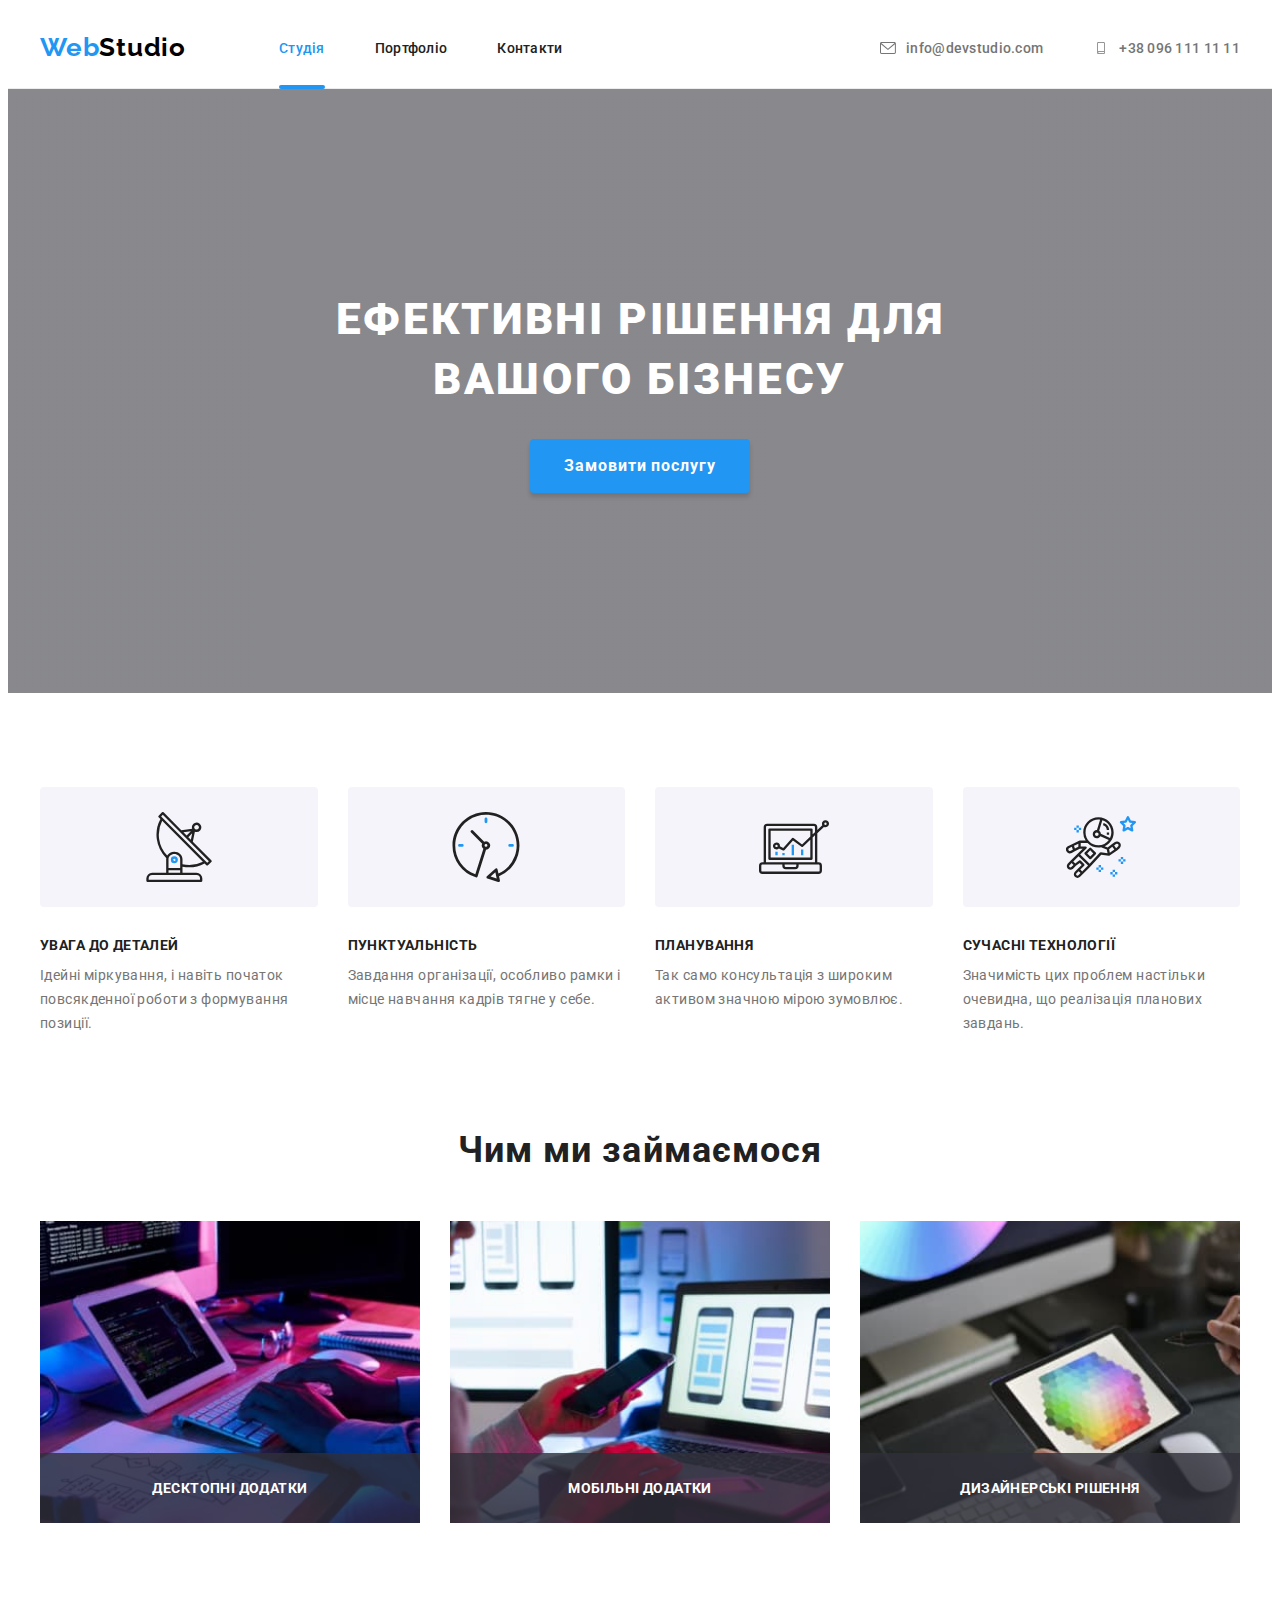
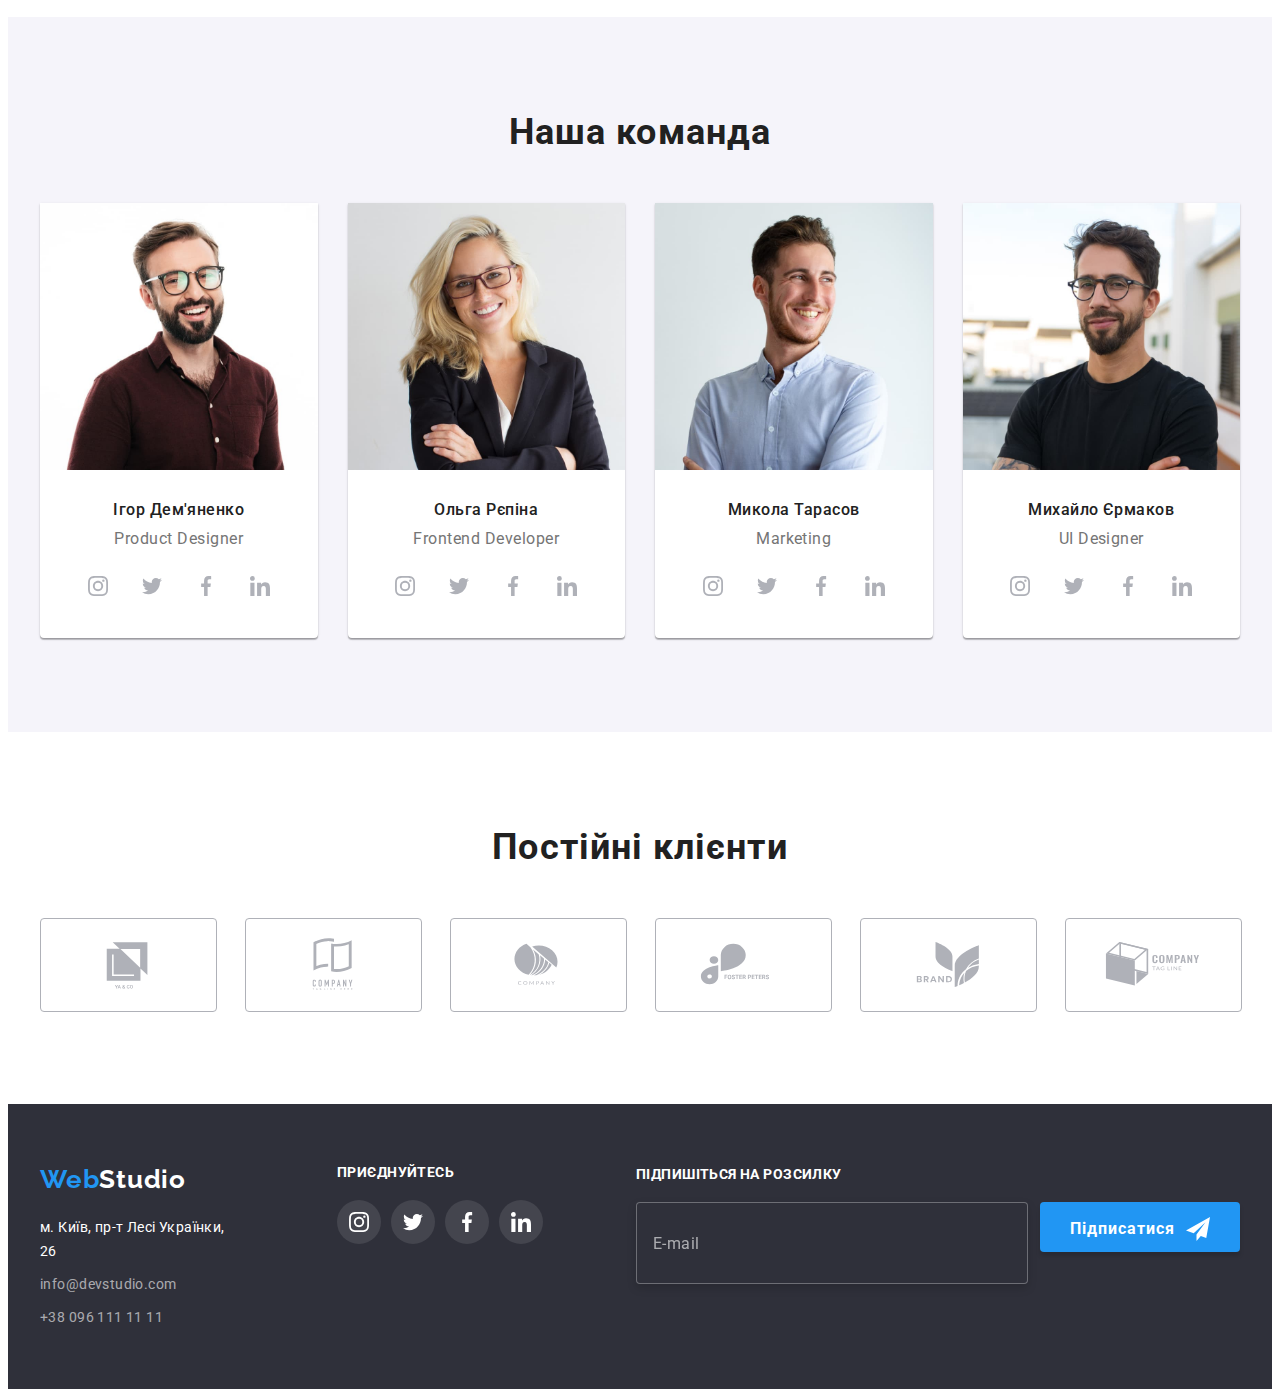
==== index.html @ f4741d81 "ДЗ 8" ====
<!DOCTYPE html>
<html lang="uk">
  <head>
    <meta charset="UTF-8" />
    <meta http-equiv="X-UA-Compatible" content="IE=edge" />
    <meta name="viewport" content="width=device-width, initial-scale=1.0" />
    <title>Студія</title>
    <link rel="preconnect" href="https://fonts.googleapis.com" />
    <link rel="preconnect" href="https://fonts.gstatic.com" crossorigin />
    <link
      href="https://fonts.googleapis.com/css2?family=Raleway:wght@700&family=Roboto:wght@400;500;700;900&display=swap"
      rel="stylesheet"
    />
    <link
      rel="stylesheet"
      href="https://cdnjs.cloudflare.com/ajax/libs/modern-normalize/1.1.0/modern-normalize.min.css"
      integrity="sha512-wpPYUAdjBVSE4KJnH1VR1HeZfpl1ub8YT/NKx4PuQ5NmX2tKuGu6U/JRp5y+Y8XG2tV+wKQpNHVUX03MfMFn9Q=="
      crossorigin="anonymous"
      referrerpolicy="no-referrer"
    />

    <link rel="stylesheet" href="./css/main.min.css" />
  </head>

  <body class="body-content">
    <header class="header">
      <div class="container header__container">
        <nav class="navigation header__navigation">
          <a href="./index.html" lang="en" class="logo link"
            >Web<span class="logo--color-black">Studio</span></a
          >
          <ul class="menu header__menu list">
            <li>
              <a href="./index.html" class="menu__link link current">Студія</a>
            </li>
            <li>
              <a href="./portfolio.html" class="menu__link link">Портфоліо</a>
            </li>
            <li>
              <a href="#" class="menu__link link">Контакти</a>
            </li>
          </ul>
        </nav>
        <ul class="contacts header__contacts list">
          <li class="contacts__item">
            <a href="mailto:info@devstudio.com" class="contacts__mail link">
              <svg
                width="14"
                height="10"
                class="contacts__icon contacts__icon-mail"
              >
                <use href="./images/icons.svg#icon-envelope"></use>
              </svg>
              info@devstudio.com</a
            >
          </li>
          <li class="contacts__item">
            <a href="tel:+380961111111" class="contacts__tel link"
              ><svg
                width="10"
                height="14"
                class="contacts__icon contacts__icon-tel"
              >
                <use href="./images/icons.svg#icon-smartphone"></use></svg
              >+38 096 111 11 11</a
            >
          </li>
        </ul>
        <button type="button" class="menu-open" data-menu-open>
          <svg width="40" height="40">
            <use href="./images/icons.svg#icon-menu-mobile"></use>
          </svg>
        </button>
      </div>
      <div class="mob-menu is-hidden" data-menu>
        <div class="mob-menu__container">
          <button type="button" class="menu-close" data-menu-close> 
            <svg width="40" height="40"> 
              <use href="./images/icons.svg#icon-close-mobile-menu"></use> 
            </svg> 
          </button> 
          <div class="mob-menu-top"> 
            <ul class="mob-menu-list list"> 
              <li class="mob-menu-list__item"> 
                <a class="mob-menu-list__link link cur" href="./index.html" 
                  >Студія</a 
                > 
              </li> 
              <li class="mob-menu-list__item"> 
                <a class="mob-menu-list__link link" href="./portfolio.html" 
                  >Портфоліо</a 
                > 
              </li> 
              <li class="mob-menu-list__item"> 
                <a class="mob-menu-list__link link" href="#">Контакти</a> 
              </li> 
            </ul> 
          </div> 
          <div class="mob-menu-bottom"> 
            <ul class="mob-connect list"> 
              <li class="mob-connect__list"> 
                <a class="mob-connect__tel link" href="tel:+380961111111"> 
                  +38 096 111 11 11</a 
                > 
              </li> 
              <li class="mob-connect__list"> 
                <a 
                  class="mob-connect__mail link" 
                  href="mailto:info@devstudio.com" 
                > 
                  info@devstudio.com</a 
                > 
              </li> 
            </ul> 
            <ul class="mob-soc list"> 
              <li class="mob-soc__list"> 
                <a href="" class="mob-soc__link link">Instagram</a> 
              </li> 
              <li class="mob-soc__list"> 
                <a href="" class="mob-soc__link link">Twitter</a> 
              </li> 
              <li class="mob-soc__list"> 
                <a href="" class="mob-soc__link link">Facebook</a> 
              </li> 
              <li class="mob-soc__list"> 
                <a href="" class="mob-soc__link link">LinkedIn</a> 
              </li> 
            </ul> 
        </div>
      </div>
    </header>

    <main class="main-content">
      <section class="section hero main-content__hero">
        <div class="container wrap">
          <h1 class="hero__title">Ефективні рішення для вашого бізнесу</h1>
          <button type="button" class="hero__btn" data-modal-open>
            Замовити послугу
          </button>
        </div>
      </section>

      <section class="section">
        <div class="container">
          <h2 class="visually-hidden">Наші переваги</h2>
          <ul class="benefits-list benefits__list list">
            <li class="benefits-list__item">
              <div class="benefits-list__wraper">
                <svg class="benefits-list__icon" width="70" height="70">
                  <use href="./images/icons.svg#icon-antenna"></use>
                </svg>
              </div>
              <h3 class="benefits-list__title">Увага до деталей</h3>
              <p class="benefits-list__text">
                Ідейні міркування, і навіть початок повсякденної роботи з
                формування позиції.
              </p>
            </li>
            <li class="benefits-list__item">
              <div class="benefits-list__wraper">
                <svg class="benefits-list__icon" width="70" height="70">
                  <use href="./images/icons.svg#icon-clock"></use>
                </svg>
              </div>
              <h3 class="benefits-list__title">Пунктуальність</h3>
              <p class="benefits-list__text">
                Завдання організації, особливо рамки і місце навчання кадрів
                тягне у себе.
              </p>
            </li>
            <li class="benefits-list__item">
              <div class="benefits-list__wraper">
                <svg class="benefits-list__icon" width="70" height="70">
                  <use href="./images/icons.svg#icon-diagram"></use>
                </svg>
              </div>
              <h3 class="benefits-list__title">Планування</h3>
              <p class="benefits-list__text">
                Так само консультація з широким активом значною мірою зумовлює.
              </p>
            </li>
            <li class="benefits-list__item">
              <div class="benefits-list__wraper">
                <svg class="benefits-list__icon" width="70" height="70">
                  <use href="./images/icons.svg#icon-astronaut"></use>
                </svg>
              </div>
              <h3 class="benefits-list__title">Сучасні технології</h3>
              <p class="benefits-list__text">
                Значимість цих проблем настільки очевидна, що реалізація
                планових завдань.
              </p>
            </li>
          </ul>
        </div>
      </section>

      <section class="section what-do-we-do">
        <div class="container">
          <h2 class="what-do-we-do__title">Чим ми займаємося</h2>
          <ul class="wdwd what-do-we-do__list list">
            <li class="wdwd__item">
              <div class="wdwd-thumb wdwd__thumb">
                <img
                  srcset="
                    ./images/what-do-we-do-1.jpg         1x,
                    ./images/what-do-we-do-1-desk-2x.jpg 2x
                  "
                  src="./images/what-do-we-do-1.jpg"
                  alt="людина працює за комп'ютером"
                  width="370"
                  height="294"
                />
                <p class="wdwd-thumb__text">Десктопні додатки</p>
              </div>
            </li>
            <li class="wdwd__item">
              <div class="wdwd-thumb wdwd__thumb">
                <img
                  srcset="
                    ./images/what-do-we-do-2.jpg         1x,
                    ./images/what-do-we-do-2-desk-2x.jpg 2x
                  "
                  src="./images/what-do-we-do-2.jpg"
                  alt="дівчина працює з телефоном та ноутбуком"
                  width="370"
                  height="294"
                />
                <p class="wdwd-thumb__text">Мобільні додатки</p>
              </div>
            </li>
            <li class="wdwd__item">
              <div class="wdwd-thumb wdwd__thumb">
                <img
                  srcset="
                    ./images/what-do-we-do-3.jpg         1x,
                    ./images/what-do-we-do-3-desk-2x.jpg 2x
                  "
                  src="./images/what-do-we-do-3.jpg"
                  alt="людина працює зі стілусом з палітрою на планшеті"
                  width="370"
                  height="294"
                />
                <p class="wdwd-thumb__text">Дизайнерські рішення</p>
              </div>
            </li>
          </ul>
        </div>
      </section>

      <section class="section team">
        <div class="container">
          <h2 class="team__title">Наша команда</h2>
          <ul class="team-list team__list list">
            <li class="team-list__item">
              <picture>
                <source
                  srcset="
                    ./images/our-team-1-desk-1x.jpg 1x,
                    ./images/our-team-1-desk-2x.jpg 2x
                  "
                  media="(min-width: 1200px)"
                />

                <source
                  srcset="
                    ./images/our-team-1-tabl-1x.jpg 1x,
                    ./images/our-team-1-tabl-2x.jpg 2x
                  "
                  media="(min-width: 768px)"
                />

                <source
                  srcset="
                    ./images/our-team-1-mob-1x.jpg 1x,
                    ./images/our-team-1-mob-2x.jpg 2x
                  "
                  media="(min-width: 320px)"
                />
                <img
                  src="./images/our-team-1-mob-1x.jpg"
                  alt="1й учасник команди"
                  width="450"
                  height="auto"
                />
              </picture>
              <div class="team-part">
                <h3 class="team-part__name">Ігор Дем'яненко</h3>
                <p lang="en" class="team-part__post">Product Designer</p>
                <ul class="sosials team__sosials list">
                  <li class="sosials__item">
                    <a
                      href="#"
                      target="_blank"
                      rel="noreferrer noopener"
                      class="sosials__link socsials__link--backcol-white link"
                    >
                      <svg
                        class="sosials__icon sosials__icon--fill-grey"
                        width="20"
                        height="20"
                      >
                        <use
                          href="./images/icons.svg#icon-instagram"
                        ></use></svg
                    ></a>
                  </li>
                  <li class="sosials__item">
                    <a
                      href="#"
                      target="_blank"
                      rel="noreferrer noopener"
                      class="sosials__link socsials__link--backcol-white link"
                    >
                      <svg
                        class="sosials__icon sosials__icon--fill-grey"
                        width="20"
                        height="20"
                      >
                        <use href="./images/icons.svg#icon-twitter"></use></svg
                    ></a>
                  </li>
                  <li class="sosials__item">
                    <a
                      href="#"
                      target="_blank"
                      rel="noreferrer noopener"
                      class="sosials__link socsials__link--backcol-white link"
                      ><svg
                        class="sosials__icon sosials__icon--fill-grey"
                        width="20"
                        height="20"
                      >
                        <use href="./images/icons.svg#icon-facebook"></use>
                      </svg>
                    </a>
                  </li>
                  <li class="sosials__item">
                    <a
                      href="#"
                      target="_blank"
                      rel="noreferrer noopener"
                      class="sosials__link socsials__link--backcol-white link"
                    >
                      <svg
                        class="sosials__icon sosials__icon--fill-grey"
                        width="20"
                        height="20"
                      >
                        <use href="./images/icons.svg#icon-linkedin"></use></svg
                    ></a>
                  </li>
                </ul>
              </div>
            </li>
            <li class="team-list__item">
              <picture>
                <source
                  srcset="
                    ./images/our-team-2-desk-1x.jpg 1x,
                    ./images/our-team-2-desk-2x.jpg 2x
                  "
                  media="(min-width: 1200px)"
                />
                <source
                  srcset="
                    ./images/our-team-2-tabl-1x.jpg 1x,
                    ./images/our-team-2-tabl-2x.jpg 2x
                  "
                  media="(min-width: 768px)"
                />
                <source
                  srcset="
                    ./images/our-team-2-mob-1x.jpg 1x,
                    ./images/our-team-2-mob-2x.jpg 2x
                  "
                  media="(min-width: 320px)"
                />
                <img
                  src="./images/our-team-2-mob-1x.jpg"
                  alt="2й учасник команди"
                  width="450"
                  height="auto"
                />
              </picture>
              <div class="team-part">
                <h3 class="team-part__name">Ольга Рєпіна</h3>
                <p lang="en" class="team-part__post">Frontend Developer</p>
                <ul class="sosials team__sosials list">
                  <li class="sosials__item">
                    <a
                      href="#"
                      target="_blank"
                      rel="noreferrer noopener"
                      class="sosials__link socsials__link--backcol-white link"
                    >
                      <svg
                        class="sosials__icon sosials__icon--fill-grey"
                        width="20"
                        height="20"
                      >
                        <use
                          href="./images/icons.svg#icon-instagram"
                        ></use></svg
                    ></a>
                  </li>
                  <li class="sosials__item">
                    <a
                      href="#"
                      target="_blank"
                      rel="noreferrer noopener"
                      class="sosials__link socsials__link--backcol-white link"
                    >
                      <svg
                        class="sosials__icon sosials__icon--fill-grey"
                        width="20"
                        height="20"
                      >
                        <use href="./images/icons.svg#icon-twitter"></use></svg
                    ></a>
                  </li>
                  <li class="sosials__item">
                    <a
                      href="#"
                      target="_blank"
                      rel="noreferrer noopener"
                      class="sosials__link socsials__link--backcol-white link"
                      ><svg
                        class="sosials__icon sosials__icon--fill-grey"
                        width="20"
                        height="20"
                      >
                        <use href="./images/icons.svg#icon-facebook"></use>
                      </svg>
                    </a>
                  </li>
                  <li class="sosials__item">
                    <a
                      href="#"
                      target="_blank"
                      rel="noreferrer noopener"
                      class="sosials__link socsials__link--backcol-white link"
                    >
                      <svg
                        class="sosials__icon sosials__icon--fill-grey"
                        width="20"
                        height="20"
                      >
                        <use href="./images/icons.svg#icon-linkedin"></use></svg
                    ></a>
                  </li>
                </ul>
              </div>
            </li>
            <li class="team-list__item">
              <picture>
                <source
                  srcset="
                    ./images/our-team-3-desk-1x.jpg 1x,
                    ./images/our-team-3-desk-2x.jpg 2x
                  "
                  media="(min-width: 1200px)"
                />

                <source
                  srcset="
                    ./images/our-team-3-tabl-1x.jpg 1x,
                    ./images/our-team-3-tabl-2x.jpg 2x
                  "
                  media="(min-width: 768px)"
                />
                <source
                  srcset="
                    ./images/our-team-3-mob-1x.jpg 1x,
                    ./images/our-team-3-mob-2x.jpg 2x
                  "
                  media="(min-width: 320px)"
                />
                <img
                  src="./images/our-team-3-mob-1x.jpg"
                  alt="3й учасник команди"
                  width="450"
                  height="auto"
                />
              </picture>
              <div class="team-part">
                <h3 class="team-part__name">Микола Тарасов</h3>
                <p lang="en" class="team-part__post">Marketing</p>
                <ul class="sosials team__sosials list">
                  <li class="sosials__item">
                    <a
                      href="#"
                      target="_blank"
                      rel="noreferrer noopener"
                      class="sosials__link socsials__link--backcol-white link"
                    >
                      <svg
                        class="sosials__icon sosials__icon--fill-grey"
                        width="20"
                        height="20"
                      >
                        <use
                          href="./images/icons.svg#icon-instagram"
                        ></use></svg
                    ></a>
                  </li>
                  <li class="sosials__item">
                    <a
                      href="#"
                      target="_blank"
                      rel="noreferrer noopener"
                      class="sosials__link socsials__link--backcol-white link"
                    >
                      <svg
                        class="sosials__icon sosials__icon--fill-grey"
                        width="20"
                        height="20"
                      >
                        <use href="./images/icons.svg#icon-twitter"></use></svg
                    ></a>
                  </li>
                  <li class="sosials__item">
                    <a
                      href="#"
                      target="_blank"
                      rel="noreferrer noopener"
                      class="sosials__link socsials__link--backcol-white link"
                      ><svg
                        class="sosials__icon sosials__icon--fill-grey"
                        width="20"
                        height="20"
                      >
                        <use href="./images/icons.svg#icon-facebook"></use>
                      </svg>
                    </a>
                  </li>
                  <li class="sosials__item">
                    <a
                      href="#"
                      target="_blank"
                      rel="noreferrer noopener"
                      class="sosials__link socsials__link--backcol-white link"
                    >
                      <svg
                        class="sosials__icon sosials__icon--fill-grey"
                        width="20"
                        height="20"
                      >
                        <use href="./images/icons.svg#icon-linkedin"></use></svg
                    ></a>
                  </li>
                </ul>
              </div>
            </li>
            <li class="team-list__item">
              <picture>
                <source
                  srcset="
                    ./images/our-team-4-desk-1x.jpg 1x,
                    ./images/our-team-4-desk-2x.jpg 2x
                  "
                  media="(min-width: 1200px)"
                />
                <source
                  srcset="
                    ./images/our-team-4-tabl-1x.jpg 1x,
                    ./images/our-team-4-tabl-2x.jpg 2x
                  "
                  media="(min-width: 768px)"
                />
                <source
                  srcset="
                    ./images/our-team-4-mob-1x.jpg 1x,
                    ./images/our-team-4-mob-2x.jpg 2x
                  "
                  media="(min-width: 320px)"
                />
                <img
                  src="./images/our-team-4-mob-1x.jpg"
                  alt="4й учасник команди"
                  width="450"
                  height="auto"
                />
              </picture>
              <div class="team-part">
                <h3 class="team-part__name">Михайло Єрмаков</h3>
                <p lang="en" class="team-part__post">UI Designer</p>
                <ul class="sosials team__sosials list">
                  <li class="sosials__item">
                    <a
                      href="#"
                      target="_blank"
                      rel="noreferrer noopener"
                      class="sosials__link socsials__link--backcol-white link"
                    >
                      <svg
                        class="sosials__icon sosials__icon--fill-grey"
                        width="20"
                        height="20"
                      >
                        <use
                          href="./images/icons.svg#icon-instagram"
                        ></use></svg
                    ></a>
                  </li>
                  <li class="sosials__item">
                    <a
                      href="#"
                      target="_blank"
                      rel="noreferrer noopener"
                      class="sosials__link socsials__link--backcol-white link"
                    >
                      <svg
                        class="sosials__icon sosials__icon--fill-grey"
                        width="20"
                        height="20"
                      >
                        <use href="./images/icons.svg#icon-twitter"></use></svg
                    ></a>
                  </li>
                  <li class="sosials__item">
                    <a
                      href="#"
                      target="_blank"
                      rel="noreferrer noopener"
                      class="sosials__link socsials__link--backcol-white link"
                      ><svg
                        class="sosials__icon sosials__icon--fill-grey"
                        width="20"
                        height="20"
                      >
                        <use href="./images/icons.svg#icon-facebook"></use>
                      </svg>
                    </a>
                  </li>
                  <li class="sosials__item">
                    <a
                      href="#"
                      target="_blank"
                      rel="noreferrer noopener"
                      class="sosials__link socsials__link--backcol-white link"
                    >
                      <svg
                        class="sosials__icon sosials__icon--fill-grey"
                        width="20"
                        height="20"
                      >
                        <use href="./images/icons.svg#icon-linkedin"></use></svg
                    ></a>
                  </li>
                </ul>
              </div>
            </li>
          </ul>
        </div>
      </section>

      <section class="section">
        <div class="container">
          <h2 class="regular-customers-h2">Постійні клієнти</h2>
          <ul class="regular-customers-list list">
            <li class="regular-customers-item">
              <a href="#" class="regular-customers-link link">
                <svg class="regular-customers-icon" width="106" height="60">
                  <use href="./images/icons.svg#icon-client-1"></use>
                </svg>
              </a>
            </li>
            <li class="regular-customers-item">
              <a href="#" class="regular-customers-link link"
                ><svg class="regular-customers-icon" width="106" height="60">
                  <use href="./images/icons.svg#icon-client-2"></use></svg
              ></a>
            </li>
            <li class="regular-customers-item">
              <a href="#" class="regular-customers-link link"
                ><svg class="regular-customers-icon" width="106" height="60">
                  <use href="./images/icons.svg#icon-client-3"></use></svg
              ></a>
            </li>
            <li class="regular-customers-item">
              <a href="#" class="regular-customers-link link"
                ><svg class="regular-customers-icon" width="106" height="60">
                  <use href="./images/icons.svg#icon-client-4"></use></svg
              ></a>
            </li>
            <li class="regular-customers-item">
              <a href="#" class="regular-customers-link link"
                ><svg class="regular-customers-icon" width="106" height="60">
                  <use href="./images/icons.svg#icon-client-5"></use></svg
              ></a>
            </li>
            <li class="regular-customers-item">
              <a href="#" class="regular-customers-link link"
                ><svg class="regular-customers-icon" width="106" height="60">
                  <use href="./images/icons.svg#icon-client-6"></use></svg
              ></a>
            </li>
          </ul>
        </div>
      </section>
    </main>

    <footer class="footer-box">
      <div class="container footer-container">
        <div class="tablet-wrap">
          <div class="footer-block-right">
            <a href="./index.html" lang="en" class="logo link"
              >Web<span class="logo--color-white">Studio</span></a
            >
            <address class="address-box">
              <ul class="list">
                <li class="footer-li">
                  <a
                    href="https://goo.su/wi44I"
                    class="link adress-inf address-accent"
                    target="_blank"
                    rel="nooperer noreferrer nofollow"
                    >м. Київ, пр-т Лесі Українки, 26
                  </a>
                </li>
                <li class="footer-li">
                  <a href="mailto:info@devstudio.com" class="link adress-inf"
                    >info@devstudio.com</a
                  >
                </li>
                <li class="footer-li">
                  <a href="tel:+380961111111" class="link adress-inf"
                    >+38 096 111 11 11</a
                  >
                </li>
              </ul>
            </address>
          </div>
  
          <div class="footer-block-left">
            <h2 class="footer-bl-l-h2">приєднуйтесь</h2>
            <ul class="sosials team__sosials list">
              <li class="sosials__item">
                <a
                  href="#"
                  target="_blank"
                  rel="noreferrer noopener"
                  class="sosials__link sosials__link--backcol-grey link"
                >
                  <svg class="sosials__icon sosials__icon--fill-white" width="20" height="20">
                    <use
                      href="./images/icons.svg#icon-instagram"
                    ></use></svg
                ></a>
              </li>
              <li class="sosials__item">
                <a
                  href="#"
                  target="_blank"
                  rel="noreferrer noopener"
                  class="sosials__link sosials__link--backcol-grey link"
                >
                  <svg class="sosials__icon sosials__icon--fill-white" width="20" height="20">
                    <use href="./images/icons.svg#icon-twitter"></use></svg
                ></a>
              </li>
              <li class="sosials__item">
                <a
                  href="#"
                  target="_blank"
                  rel="noreferrer noopener"
                  class="sosials__link sosials__link--backcol-grey link"
                  ><svg class="sosials__icon sosials__icon--fill-white" width="20" height="20">
                    <use href="./images/icons.svg#icon-facebook"></use>
                  </svg>
                </a>
              </li>
              <li class="sosials__item">
                <a
                  href="#"
                  target="_blank"
                  rel="noreferrer noopener"
                  class="sosials__link sosials__link--backcol-grey link"
                >
                  <svg class="sosials__icon sosials__icon--fill-white" width="20" height="20">
                    <use href="./images/icons.svg#icon-linkedin"></use></svg
                ></a>
              </li>
            </ul>
          </div>
        </div>

        <div class="footer-input-div">
          <p class="footer-preinput-title">Підпишіться на розсилку</p>
          <form class="footer-input-form">
            <label for="user-footer-email" class="footer-input-name"></label>
            <div class="footer-input-container">
              <input
                type="email"
                name="user-footer-email"
                id="user-footer-email"
                class="footer-input"
                placeholder="E-mail"
                required
              />
              <button type="submit" class="footer-input-btn">
                <span class="footer-input-btn-text">Підписатися</span
                ><svg class="footer-input-icon" width="24" height="24">
                  <use href="./images/icons.svg#icon-send"></use>
                </svg>
              </button>
            </div>
          </form>
        </div>
      </div>
    </footer>

    <div class="backdrop is-hidden" data-modal>
      <div class="modal">
        <button type="button" class="modal-close" data-modal-close>
          <svg class="modal-close-icon" width="18" height="18">
            <use href="./images/icons.svg#icon-close"></use>
          </svg>
        </button>

        <p class="modal-title">Залиште свої дані, ми вам передзвонимо</p>
        <form class="modal-form">
          <label class="modal-input-label">
            <span class="modal-input-name">Ім'я</span>
            <input type="text" name="user-name" class="modal-input" required />
            <svg class="modal-input-icon" width="18" height="18">
              <use href="./images/icons.svg#icon-person-black"></use>
            </svg>
          </label>

          <label class="modal-input-label">
            <span class="modal-input-name">Телефон</span>
            <input type="tel" name="user-tel" class="modal-input" required />
            <svg class="modal-input-icon" width="18" height="18">
              <use href="./images/icons.svg#icon-phone-black"></use>
            </svg>
          </label>

          <label class="modal-input-label">
            <span class="modal-input-name">Пошта</span>
            <input
              type="email"
              name="user-email"
              class="modal-input"
              required
            />
            <svg class="modal-input-icon" width="18" height="18">
              <use href="./images/icons.svg#icon-email-black"></use>
            </svg>
          </label>

          <label class="modal-textarea-label">
            <span class="modal-input-name">Коментар</span>
            <textarea
              name="user-comment"
              cols="30"
              rows="5"
              class="modal-textarea"
              placeholder="Введіть текст"
            ></textarea>
          </label>

          <label class="modal-checkbox-container">
            <input
              type="checkbox"
              name="user-agreement"
              value="check"
              class="checkbox-input visually-hidden"
            />
            <span class="checkbox-icon-container"
              ><svg class="modal-check-icon" width="16" height="15">
                <use href="./images/icons.svg#icon-check"></use>
              </svg>
            </span>
            <span class="modal-checkbox-text"
              >Погоджуюся з розсилкою та приймаю</span
            >
            <a href="#" class="modal-checkbox-link">Умови договору</a>
          </label>

          <button type="submit" class="modal-btn">Відправити</button>
        </form>
      </div>
    </div>
    <script src="./js/modal.js"></script>
    <script src="./js/mobile-menu.js"></script>
  </body>
</html>
---- css/main.min.css ----
.header{border-bottom:1px solid var(--color-grey-border)}.header__container{display:flex;justify-content:space-between}.header__navigation{display:flex}.header__menu{display:none}@media screen and (min-width: 768px){.header__menu{display:flex;margin-left:87px;gap:37px}}@media screen and (min-width: 1200px){.header__menu{display:flex;margin-left:93px;gap:50px}}.menu__link{font-weight:500;font-size:14px;line-height:1.1428571429;letter-spacing:.02em;color:var(--color-black-main);display:block;padding-top:32px;padding-bottom:32px;transition:color var(--dur-time-func);position:relative}.menu__link:hover,.menu__link:focus{color:var(--color-blue-main)}.current::after{content:"";position:absolute;left:0;bottom:-1px;display:block;width:100%;height:4px;border-radius:2px;background-color:var(--color-blue-main)}.header__contacts{display:none}@media screen and (min-width: 768px){.header__contacts{display:block;padding:21px 0}}@media screen and (min-width: 1200px){.header__contacts{display:flex;gap:50px;padding:32px 0}}.contacts__mail,.contacts__tel{font-weight:500;font-size:12px;line-height:1.1666666667;letter-spacing:.02em;color:inherit;display:flex;align-items:center;justify-content:flex-start;transition:color var(--dur-time-func)}.contacts__mail:hover,.contacts__mail:focus,.contacts__tel:hover,.contacts__tel:focus{color:var(--color-blue-main)}@media screen and (min-width: 1200px){.contacts__mail,.contacts__tel{font-weight:500;font-size:14px;line-height:1.1428571429;letter-spacing:.02em}}@media screen and (max-width: 1199px){.contacts__mail{margin-bottom:10px}}.contacts__icon{margin-right:10px;fill:currentColor}@media screen and (min-width: 1200px){.contacts__icon-mail{width:16px;height:12px}}@media screen and (min-width: 1200px){.contacts__icon-tel{width:16px;height:12px}}.menu-open{display:block;border-color:rgba(0,0,0,0);background-color:rgba(0,0,0,0);margin-left:auto}@media screen and (min-width: 768px){.menu-open{display:none}}.mob-menu{width:100vw;height:100vh;background-color:var(--color-white-main);box-shadow:0px 4px 8px rgba(0,0,0,.04),0px 2px 4px rgba(0,0,0,.08),0px 1px 3px rgba(0,0,0,.16);top:0;position:fixed;z-index:1;padding:48px 0 48px 40px}.mob-menu>.mob-menu__container{height:100%;display:flex;flex-direction:column;justify-content:space-between;overflow:auto}@media screen and (min-width: 768px){.mob-menu{display:none}}.menu-close{display:block;border-color:rgba(0,0,0,0);background-color:rgba(0,0,0,0);position:absolute;top:10px;right:15px}.mob-menu-list{margin-bottom:20px}.mob-menu-list__item:not(:last-child){margin-bottom:32px}.mob-menu-list__link{font-weight:500;font-size:40px;line-height:1.175;text-align:center;letter-spacing:.02em;color:var(--color-black-main)}.mob-menu-list__link:hover,.mob-menu-list__link:focus{color:var(--color-blue-main)}.mob-menu-list__link.cur{color:var(--color-blue-main)}.mob-connect{margin-bottom:64px}.mob-connect__tel{display:block;font-weight:500;font-size:34px;line-height:1.1764705882;letter-spacing:.02em;color:var(--color-blue-main);margin-bottom:32px}.mob-connect__mail{font-weight:500;font-size:24px;line-height:1.1666666667;letter-spacing:.02em;color:inherit}.mob-soc{display:flex}.mob-soc__link{font-weight:500;font-size:18px;line-height:1.2222222222;letter-spacing:.02em;color:var(--color-blue-main)}.mob-soc__list:not(:first-child){margin-left:20px;position:relative}.mob-soc__list:not(:first-child)::before{position:absolute;content:"";left:-10px;height:22px;width:2px;background-color:rgba(33,33,33,.2)}.logo{font-family:"Raleway",sans-serif;font-weight:700;font-size:24px;line-height:1.1666666667;letter-spacing:.03em;color:var(--color-blue-main);padding:16px 0}@media screen and (min-width: 768px){.logo{padding:26px 0}}@media screen and (min-width: 1200px){.logo{font-weight:700;font-size:26px;line-height:1.1923076923;letter-spacing:.03em;padding:24px 0}}.logo--color-black{color:var(--color-logo-black)}.logo--color-white{color:var(--color-white-main)}.wrap.container{padding:0;max-width:100%}.section.main-content__hero{background-color:var(--color-grey-background-hero);background-image:linear-gradient(rgba(47, 48, 58, 0.4), rgba(47, 48, 58, 0.4)),url(../images/backgrnd-studio-hero-mob-1x.jpg);background-repeat:no-repeat;background-position:center;background-size:cover;text-align:center;padding:118px 60px;margin:0 auto}@media(min-device-pixel-ratio: 2),(-webkit-min-device-pixel-ratio: 2),(min-resolution: 192dpi),(min-resolution: 2dppx){.section.main-content__hero{background-image:linear-gradient(to right, rgba(47, 48, 58, 0.4), rgba(47, 48, 58, 0.4)),url(../images/backgrnd-studio-hero-mob-2x.jpg)}}@media screen and (min-width: 768px){.section.main-content__hero{padding:118px 204px;background-image:linear-gradient(rgba(47, 48, 58, 0.4), rgba(47, 48, 58, 0.4)),url(../images/backgrnd-studio-hero-tabl-1x.jpg)}}@media screen and (min-width: 768px)and (min-device-pixel-ratio: 2),screen and (min-width: 768px)and (-webkit-min-device-pixel-ratio: 2),screen and (min-width: 768px)and (min-resolution: 192dpi),screen and (min-width: 768px)and (min-resolution: 2dppx){.section.main-content__hero{background-image:linear-gradient(to right, rgba(47, 48, 58, 0.4), rgba(47, 48, 58, 0.4)),url(../images/backgrnd-studio-hero-tabl-2x.jpg)}}@media screen and (min-width: 1200px){.section.main-content__hero{padding:200px 0;max-width:1600px;background-image:linear-gradient(rgba(47, 48, 58, 0.4), rgba(47, 48, 58, 0.4)),url(/images/backgrnd-studio-hero.jpg)}}@media screen and (min-width: 1200px)and (min-device-pixel-ratio: 2),screen and (min-width: 1200px)and (-webkit-min-device-pixel-ratio: 2),screen and (min-width: 1200px)and (min-resolution: 192dpi),screen and (min-width: 1200px)and (min-resolution: 2dppx){.section.main-content__hero{background-image:linear-gradient(to right, rgba(47, 48, 58, 0.4), rgba(47, 48, 58, 0.4)),url(../images/backgrnd-studio-hero-desk-2x.jpg)}}.hero__title{font-weight:900;font-size:16px;line-height:1.75;letter-spacing:.06em;text-transform:uppercase;color:var(--color-white-main);margin:0 auto;margin-bottom:30px;max-width:360px}@media screen and (min-width: 480px){.hero__title{font-size:26px;line-height:1.6153846154}}@media screen and (min-width: 1200px){.hero__title{max-width:696px;font-size:44px;line-height:1.3636363636}}.hero__btn{display:inline-block;font-family:inherit;background-color:var(--color-blue-main);box-shadow:0px 4px 4px rgba(0,0,0,.15);border-color:rgba(0,0,0,0);border-radius:4px;color:var(--color-white-main);font-weight:700;font-size:14px;line-height:2.1428571429;text-align:center;letter-spacing:.06em;min-width:200px;padding:10px 24px;transition:background-color var(--dur-time-func)}.hero__btn:hover,.hero__btn:focus{background-color:var(--color-blue-accent)}@media screen and (min-width: 480px){.hero__btn{font-size:16px;line-height:1.875}}@media screen and (min-width: 1200px){.hero__btn{font-size:16px;line-height:1.875;min-width:216px;padding:10px 32px}}.benefits__list{display:flex;flex-wrap:wrap;gap:30px}.benefits-list__item{width:100%}@media screen and (min-width: 768px){.benefits-list__item{width:calc((100% - 30px)/2)}}@media screen and (min-width: 1200px){.benefits-list__item{width:calc((100% - 90px)/4)}}.benefits-list__wraper{width:100%;height:120px;background-color:var(--color-grey-our-team);border-radius:4px;display:flex;align-items:center;justify-content:center;margin-bottom:30px}.benefits-list__title{display:flex;justify-content:center;font-weight:700;font-size:14px;line-height:1.1428571429;letter-spacing:.03em;text-transform:uppercase;color:var(--color-black-main);margin-bottom:10px}@media screen and (min-width: 768px){.benefits-list__title{justify-content:flex-start}}.benefits-list__text{font-size:14px;line-height:1.7142857143;letter-spacing:.03em}.section.what-do-we-do{padding-top:0px;display:none}@media screen and (min-width: 1200px){.section.what-do-we-do{display:block}}.what-do-we-do__title{font-weight:700;font-size:36px;line-height:1.1666666667;text-align:center;letter-spacing:.03em;color:var(--color-black-main);margin-bottom:50px}.what-do-we-do__list{display:flex;gap:30px}.wdwd__item{flex-basis:calc((100% - 60px)/3)}.wdwd__thumb{position:relative;overflow:hidden}.wdwd-thumb__text{position:absolute;display:block;width:100%;bottom:0;left:0;background-color:rgba(47,48,58,.8);padding:27px 0;color:var(--color-white-main);font-weight:700;font-size:14px;line-height:1.1428571429;text-align:center;letter-spacing:.03em;text-transform:uppercase}.team{background-color:var(--color-grey-our-team)}.team__title{font-weight:700;font-size:36px;line-height:1.1666666667;text-align:center;letter-spacing:.03em;color:var(--color-black-main);margin-bottom:30px}@media screen and (min-width: 1200px){.team__title{margin-bottom:50px}}.team__list{display:flex;flex-wrap:wrap;gap:30px}.team-list__item{background:var(--color-white-main);box-shadow:0px 1px 3px rgba(0,0,0,.12),0px 1px 1px rgba(0,0,0,.14),0px 2px 1px rgba(0,0,0,.2);border-radius:0px 0px 4px 4px;width:100%}@media screen and (min-width: 768px){.team-list__item{width:calc((100% - 30px)/2)}}@media screen and (min-width: 1200px){.team-list__item{width:calc((100% - 90px)/4)}}.team-part{padding-top:30px;padding-bottom:30px}.team-part__name{font-weight:500;font-size:16px;line-height:1.1875;text-align:center;letter-spacing:.03em;color:var(--color-black-main);margin-bottom:10px}.team-part__post{font-size:16px;line-height:1.1875;text-align:center;letter-spacing:.03em;color:var(--color-grey-main);margin-bottom:16px}.team__sosials{display:flex;justify-content:center;gap:10px}.sosials__item{width:44px;height:44px}.sosials__link{width:100%;height:100%;border-radius:50%;display:flex;align-items:center;justify-content:center;transition:background-color var(--dur-time-func)}.sosials__link--backcol-white{background-color:var(--color-white-main)}.sosials__link--backcol-grey{background-color:rgba(255,255,255,.1)}.sosials__link:hover,.sosials__link:focus{background-color:var(--color-blue-main)}.sosials__link:hover .sosials__icon,.sosials__link:focus .sosials__icon{fill:var(--color-white-main)}.sosials__icon{transition:fill var(--dur-time-func)}.sosials__icon--fill-grey{fill:var(--color-grey-icons)}.sosials__icon--fill-white{fill:var(--color-white-main)}.regular-customers-h2{font-weight:700;font-size:28px;line-height:1.1785714286;text-align:center;letter-spacing:.03em;color:var(--color-black-main);margin-bottom:30px}@media screen and (min-width: 1200px){.regular-customers-h2{font-size:36px;line-height:1.1666666667;margin-bottom:50px}}.regular-customers-list{display:flex;flex-wrap:wrap;gap:30px}.regular-customers-item{width:calc((100% - 30px)/2);height:92px}@media screen and (min-width: 768px){.regular-customers-item{width:calc((100% - 60px)/3)}}@media screen and (min-width: 1200px){.regular-customers-item{width:calc((100% - 150px)/6)}}.regular-customers-link{width:100%;height:100%;border:1px solid var(--color-grey-icons);border-radius:4px;display:flex;justify-content:center;align-items:center;transition:border-color var(--dur-time-func)}.regular-customers-link:hover,.regular-customers-link:focus,.regular-customers-link:hover .regular-customers-icon,.regular-customers-link:focus .regular-customers-icon{border-color:var(--color-blue-main);fill:var(--color-blue-main)}.regular-customers-icon{fill:var(--color-grey-icons);transition:fill var(--dur-time-func)}.footer-box{background-color:var(--color-background-grey);padding-top:60px;padding-bottom:60px}.footer-container{display:block;text-align:center}@media screen and (min-width: 1200px){.footer-container{display:flex;text-align:start}}.tablet-wrap{display:block;text-align:center}@media screen and (min-width: 768px){.tablet-wrap{display:flex;justify-content:space-around}}@media screen and (min-width: 1200px){.tablet-wrap{display:flex;text-align:start}}.footer-li{margin-bottom:8px}.footer-li:last-child{margin-bottom:0}@media screen and (min-width: 1200px){.footer-li{margin-bottom:9px}.footer-li:last-child{margin-bottom:0}}.address-box{margin-top:20px}.adress-inf{font-size:14px;line-height:1.7142857143;letter-spacing:.03em;color:var(--color-grey-address);display:block;transition:color var(--dur-time-func)}.adress-inf:hover,.adress-inf:focus{color:var(--color-blue-main)}@media screen and (min-width: 1200px){.adress-inf{display:inline-block}}.address-accent{color:var(--color-white-main)}.footer-block-left{margin-top:60px}@media screen and (min-width: 768px){.footer-block-left{margin-top:0}}@media screen and (min-width: 1200px){.footer-block-left{margin-top:0;margin-left:93px}}.footer-bl-l-h2{font-weight:700;font-size:14px;line-height:1.1428571429;letter-spacing:.03em;text-transform:uppercase;color:var(--color-white-main);margin-bottom:20px}.footer-input-div{margin-top:60px}@media screen and (min-width: 1200px){.footer-input-div{margin-top:0;margin-left:93px}}.footer-input-container{display:block;align-items:center}@media screen and (min-width: 768px){.footer-input-container{display:inline-block;align-items:center}}@media screen and (min-width: 1200px){.footer-input-container{display:flex;align-items:stretch}}.footer-preinput-title{font-weight:700;font-size:14px;line-height:1.1428571429;letter-spacing:.03em;text-transform:uppercase;color:var(--color-white-main);margin-bottom:20px;display:inline-block}.footer-input{min-width:100%;height:50px;padding:15px 16px;margin-bottom:20px;font-family:inherit;font-style:normal;font-weight:400;font-size:16px;line-height:1.875;color:var(--color-white-main);border:1px solid;filter:drop-shadow(0px 4px 4px rgba(0, 0, 0, 0.15));border-radius:4px;background-color:var(--color-background-grey);outline:rgba(0,0,0,0);border-color:rgba(255,255,255,.3);transition:border-color var(--dur-time-func)}.footer-input::-moz-placeholder{font-family:inherit;font-style:normal;font-weight:400;font-size:16px;line-height:1.25;letter-spacing:.03em;color:var(--color-grey-address)}.footer-input:-ms-input-placeholder{font-family:inherit;font-style:normal;font-weight:400;font-size:16px;line-height:1.25;letter-spacing:.03em;color:var(--color-grey-address)}.footer-input::placeholder{font-family:inherit;font-style:normal;font-weight:400;font-size:16px;line-height:1.25;letter-spacing:.03em;color:var(--color-grey-address)}.footer-input:focus-within{border-color:var(--color-blue-main)}@media screen and (min-width: 480px){.footer-input{min-width:450px}}@media screen and (min-width: 768px){.footer-input{display:block;align-items:center;justify-content:center}}@media screen and (min-width: 1200px){.footer-input{margin-right:12px;margin-bottom:0;min-width:358px}}.footer-input-btn{min-width:200px;height:50px;font-family:inherit;font-style:normal;font-weight:700;font-size:16px;line-height:1.875;display:inline-block;align-items:center;text-align:center;letter-spacing:.06em;color:var(--color-white-main);background:var(--color-blue-main);box-shadow:0px 4px 4px rgba(0,0,0,.15);border-radius:4px;border-color:rgba(0,0,0,0);position:relative;transition:background-color var(--dur-time-func)}.footer-input-btn:hover,.footer-input-btn:focus{background-color:var(--color-blue-accent)}.footer-input-btn-text{position:absolute;top:10px;left:28px}.footer-input-icon{position:absolute;top:13px;right:28px;fill:var(--color-white-main)}.backdrop{width:100%;height:100%;background-color:var(--grey-back-backdrop);position:fixed;top:0;transition:opacity var(--dur-time-func),visibility var(--dur-time-func)}.backdrop.is-hidden{visibility:hidden;pointer-events:none;opacity:0}.modal{width:95%;min-height:609px;background-color:var(--color-white-main);box-shadow:0px 1px 3px rgba(0,0,0,.12),0px 1px 1px rgba(0,0,0,.14),0px 2px 1px rgba(0,0,0,.2);border-radius:4px;padding:40px;position:absolute;top:50%;left:50%;transform:translate(-50%, -50%) rotateX(0);transition:transform var(--dur-time-func)}@media screen and (min-width: 480px){.modal{width:450px}}@media screen and (min-width: 1200px){.modal{width:528px;min-height:581px}}.backdrop.is-hidden .modal{transform:translate(-50%, -50%) rotateX(100deg)}.modal-close{width:30px;height:30px;background-color:rgba(0,0,0,0);border:1px solid var(--grey-modal-close);border-radius:50%;position:absolute;top:8px;right:8px;display:flex;justify-content:center;align-items:center;fill:var(--color-logo-black);transition:fill var(--dur-time-func)}.modal-close:hover,.modal-close:focus{fill:var(--color-blue-main)}.modal-title{font-weight:700;font-size:16px;line-height:1.25;text-align:center;letter-spacing:.03em;color:var(--color-black-main);margin-bottom:12px}@media screen and (min-width: 480px){.modal-title{font-size:20px;line-height:1.5}}@media screen and (min-width: 1200px){.modal-title{line-height:1.15}}.modal-input-name{font-style:normal;font-weight:400;font-size:12px;line-height:14px;letter-spacing:.01em;color:var(--color-grey-main);margin-bottom:4px;display:inline-block}.modal-input-label{position:relative;margin-bottom:10px;display:block}.modal-input{width:100%;height:40px;border:1px solid;border-color:rgba(33,33,33,.2);border-radius:4px;padding-left:42px;padding-right:12px;box-sizing:border-box;outline:rgba(0,0,0,0);font-weight:400;font-size:14px;letter-spacing:.01em;color:var(--color-black-main);transition:border-color var(--dur-time-func)}.modal-input:focus-within{border-color:var(--color-blue-main)}.modal-input:focus-within+.modal-input-icon{fill:var(--color-blue-main)}.modal-input-icon{display:block;position:absolute;top:50%;left:12px;fill:var(--color-logo-black);transition:fill var(--dur-time-func)}.modal-textarea-label{margin-bottom:20px;display:block}.modal-textarea{width:100%;height:120px;resize:none;border:1px solid;border-color:rgba(33,33,33,.2);border-radius:4px;padding:12px 16px;font-weight:400;font-size:14px;letter-spacing:.01em;color:var(--color-black-main);outline:rgba(0,0,0,0);transition:border-color var(--dur-time-func)}.modal-textarea::-moz-placeholder{font-style:normal;font-weight:400;font-size:12px;line-height:1.1666666667;letter-spacing:.01em;color:var(--grey-modal-textarea-placeholder)}.modal-textarea:-ms-input-placeholder{font-style:normal;font-weight:400;font-size:12px;line-height:1.1666666667;letter-spacing:.01em;color:var(--grey-modal-textarea-placeholder)}.modal-textarea::placeholder{font-style:normal;font-weight:400;font-size:12px;line-height:1.1666666667;letter-spacing:.01em;color:var(--grey-modal-textarea-placeholder)}.modal-textarea:focus-within{border-color:var(--color-blue-main)}.modal-btn{min-width:200px;height:50px;left:700px;top:712px;display:block;margin:0 auto;background:var(--color-blue-main);box-shadow:0px 4px 4px rgba(0,0,0,.15);border-radius:4px;border-color:rgba(0,0,0,0);color:var(--color-white-main);font-family:inherit;font-style:normal;font-weight:700;font-size:16px;line-height:1.875;letter-spacing:.06em;align-items:center;justify-content:center;transition:background-color var(--dur-time-func)}.modal-btn:hover,.modal-btn:focus{background-color:var(--color-blue-accent)}.modal-checkbox-container{margin-bottom:30px;display:flex;align-items:center;justify-content:center}.checkbox-icon-container{margin-right:7px;width:16px;height:15px;position:relative}.modal-check-icon{position:absolute;top:50%;left:50%;border:2px solid;border-color:var(--color-logo-black);border-radius:2px;transform:translate(-50%, -50%);background-color:rgba(0,0,0,0);transition:transform var(--dur-time-func),background-color var(--dur-time-func),border-color var(--dur-time-func)}.checkbox-input:checked+.checkbox-icon-container>.modal-check-icon{background-color:var(--color-blue-main);border-color:rgba(0,0,0,0);cursor:pointer;transform:translate(-50%, -50%)}.modal-checkbox-text{font-weight:400;font-size:10px;line-height:1.2;letter-spacing:.03em;color:var(--color-grey-main);margin-right:8px}@media screen and (min-width: 480px){.modal-checkbox-text{font-size:12px;line-height:1.1666666667;margin-right:5px}}@media screen and (min-width: 1200px){.modal-checkbox-text{font-size:14px;line-height:1.7142857143}}.modal-checkbox-link{font-weight:400;font-size:10px;line-height:1.2;letter-spacing:.03em;color:var(--color-blue-main)}@media screen and (min-width: 480px){.modal-checkbox-link{font-size:12px;line-height:1.1666666667}}@media screen and (min-width: 1200px){.modal-checkbox-link{font-size:14px;line-height:1.7142857143}}.filter-btn-list{display:flex;margin-bottom:50px;gap:8px;justify-content:center}.portfolio-filter-btn{font-family:inherit;font-weight:500;font-size:16px;line-height:1.625;text-align:center;letter-spacing:.03em;color:var(--color-black-main);background-color:var(--color-grey-our-team);border-color:rgba(0,0,0,0);border-radius:4px;padding:6px 23px;transition:color var(--dur-time-func),background-color var(--dur-time-func),box-shadow var(--dur-time-func)}.portfolio-filter-btn:hover,.portfolio-filter-btn:focus{color:var(--color-white-main);background-color:var(--color-blue-main);box-shadow:0px 3px 1px rgba(0,0,0,.1),0px 1px 2px rgba(0,0,0,.08),0px 2px 2px rgba(0,0,0,.12)}.filter-list{display:flex;flex-wrap:wrap;gap:30px}.portfolio-filter-box{flex-basis:calc((100% - 60px)/3)}.portfolio-link{background:var(--color-white-main);display:block;transition:box-shadow var(--dur-time-func)}.portfolio-link:hover,.portfolio-link:focus{box-shadow:0px 1px 1px rgba(0,0,0,.12),0px 4px 4px rgba(0,0,0,.06),1px 4px 6px rgba(0,0,0,.16)}.portfolio-link:hover .portfolio-text-over{transform:translateY(0)}.potfolio-thumb{position:relative;overflow:hidden}.portfolio-text-over{position:absolute;width:100%;height:100%;top:0;left:0;background-color:var(--blue-back-portfolio);color:var(--color-white-main);font-weight:400;font-size:18px;line-height:28px;letter-spacing:.03em;padding:63px 24px;transform:translateY(100%);transition:transform var(--dur-time-func)}.filter-part{padding:20px 24px;border-right:1px solid var(--color-grey-portfolio-border);border-bottom:1px solid var(--color-grey-portfolio-border);border-left:1px solid var(--color-grey-portfolio-border)}.portfolio-filter-h{font-weight:700;font-size:18px;line-height:2;letter-spacing:.06em;color:var(--color-black-main);margin-bottom:4px}.portfolio-filter-p{font-size:16px;line-height:1.875;letter-spacing:.03em;color:var(--color-grey-main)}p,h1,h2,h3,h4,h5,h6{margin:0}ul,ol{margin:0;padding-left:0}button{cursor:pointer}address{font-style:normal}img{display:block;max-width:100%;height:auto;width:100%}.link{text-decoration:none}.list{list-style:none}.container{width:100%;padding-right:15px;padding-left:15px;margin:0 auto}@media screen and (min-width: 480px){.container{max-width:480px}}@media screen and (min-width: 768px){.container{max-width:768px}}@media screen and (min-width: 1200px){.container{max-width:1200px}}.section{padding-top:60px;padding-bottom:60px}@media screen and (min-width: 1200px){.section{padding-top:94px;padding-bottom:94px}}.current{color:var(--color-blue-main)}.visually-hidden{position:absolute;white-space:nowrap;width:1px;height:1px;overflow:hidden;border:0;padding:0;clip:rect(0 0 0 0);-webkit-clip-path:inset(50%);clip-path:inset(50%);margin:-1px}.is-hidden{visibility:hidden;pointer-events:none;opacity:0}:root{--color-logo-black: #000000;--color-blue-main: #2196f3;--color-black-main: #212121;--color-grey-main: #757575;--color-white-main: #ffffff;--color-background-grey: #2f303a;--color-blue-accent: #188ce8;--color-grey-our-team: #f5f4fa;--color-grey-address: rgba(255, 255, 255, 0.6);--color-grey-border: #ececec;--color-grey-portfolio-border: #eeeeee;--color-grey-icons: #afb1b8;--color-grey-background-hero: #c4c4c4;--blue-back-portfolio: rgba(33, 150, 243, 0.9);--grey-back-backdrop: rgba(0, 0, 0, 0.2);--grey-modal-close: rgba(0, 0, 0, 0.1);--grey-modal-textarea-placeholder: rgba(117, 117, 117, 0.5);--dur-time-func: 250ms cubic-bezier(0.4, 0, 0.2, 1)}body{font-family:"Roboto",sans-serif;background-color:var(--color-white-main);color:var(--color-grey-main)}/*# sourceMappingURL=main.min.css.map */
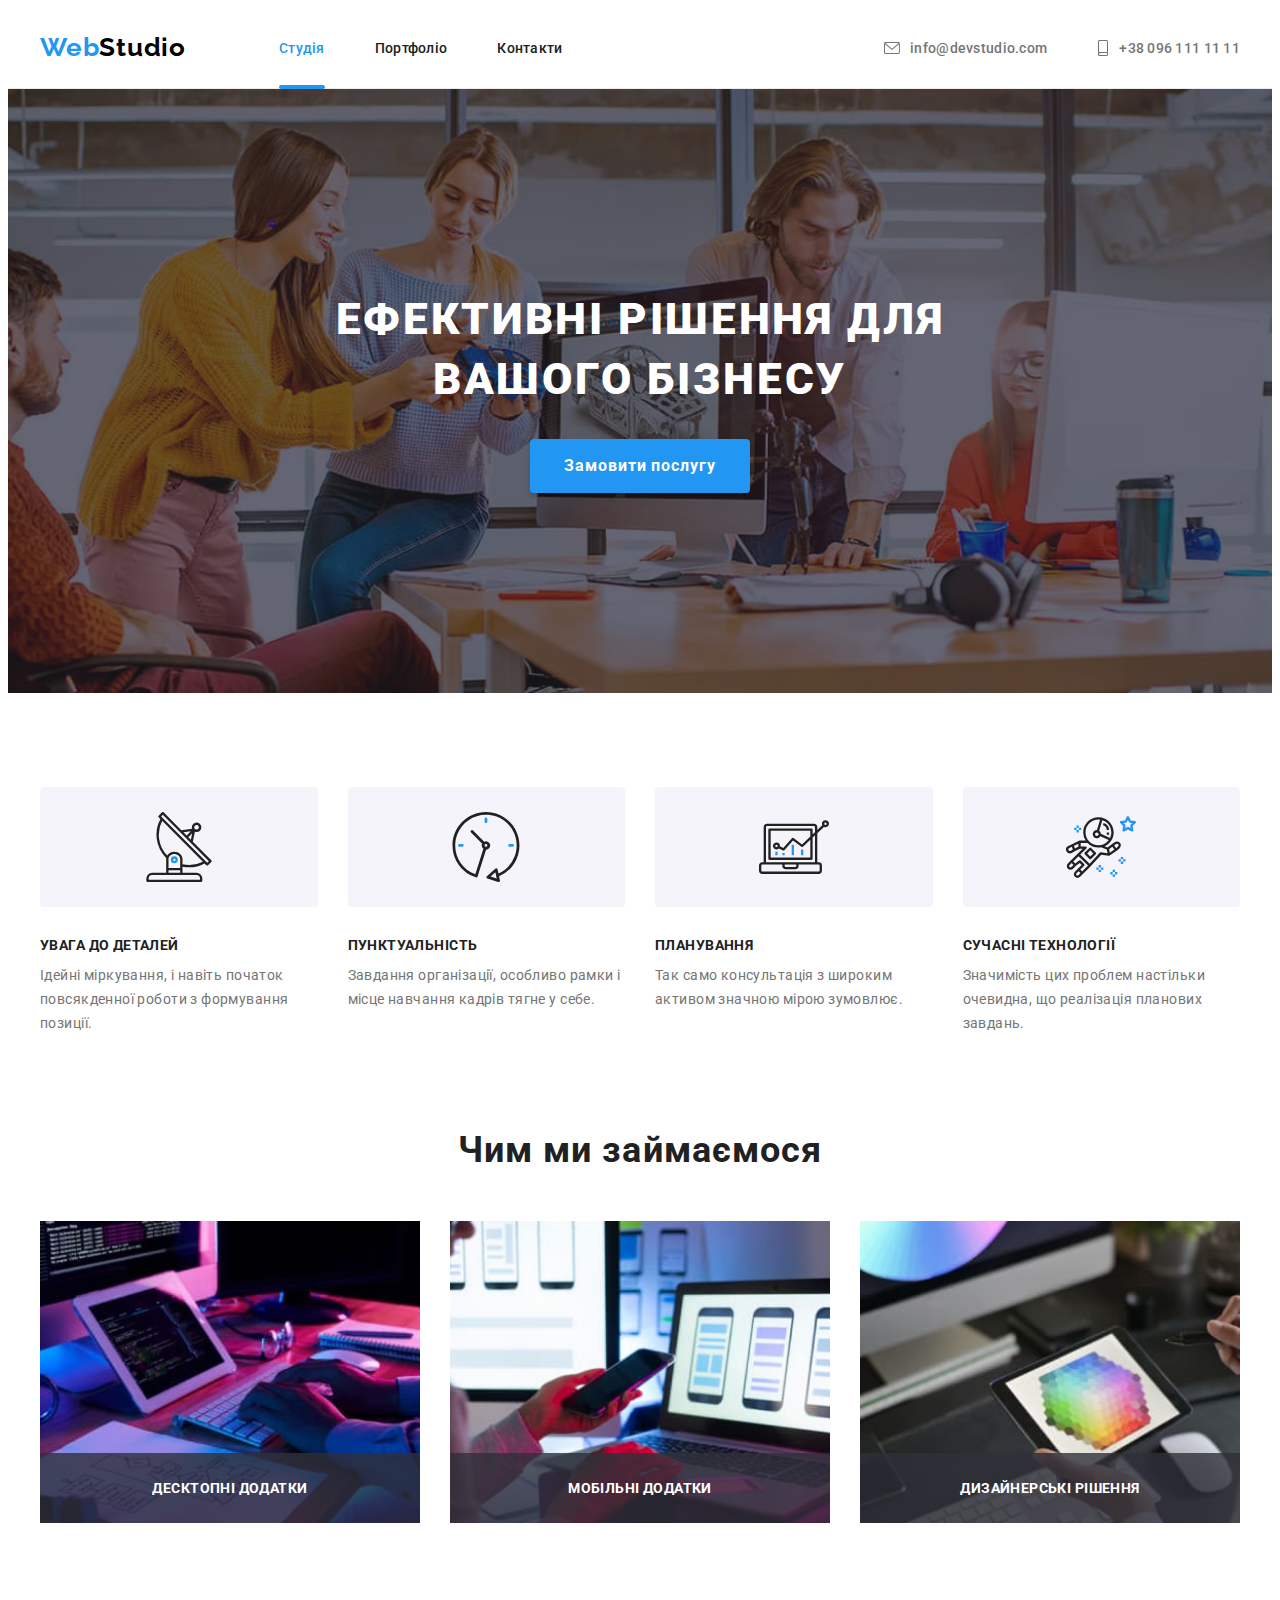
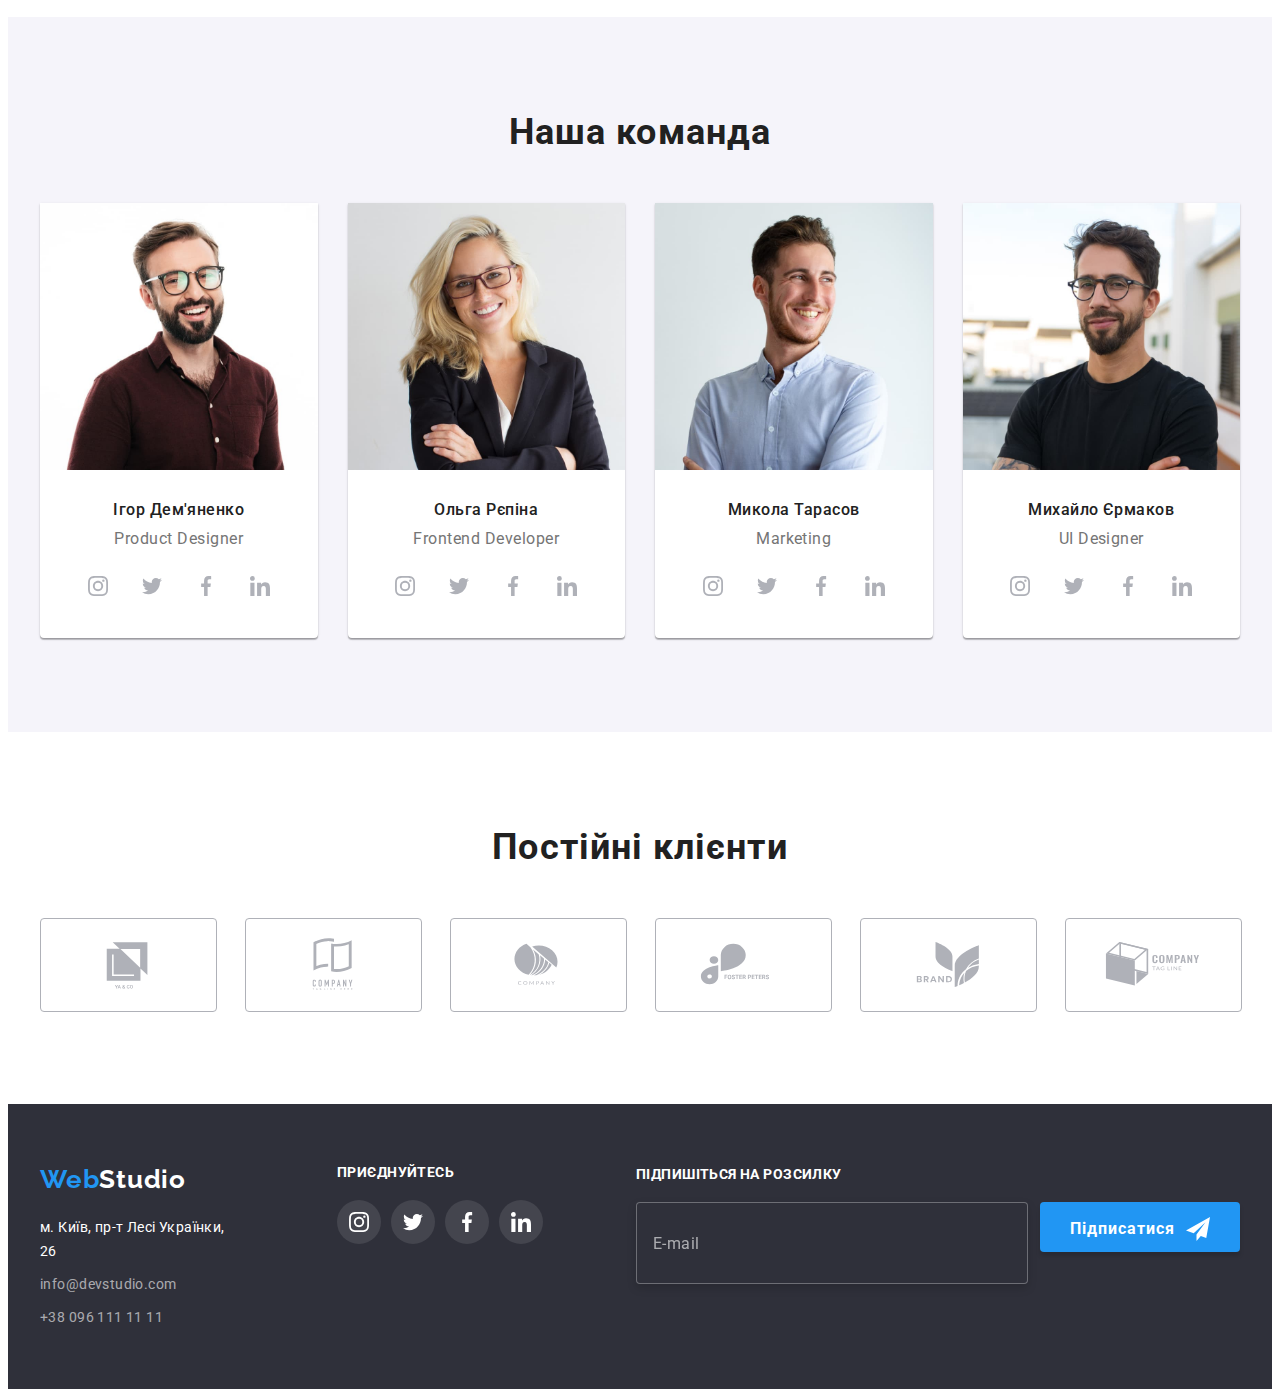
==== commit c15e5a6b: "Вносить правки" ====
--- a/index.html
+++ b/index.html
@@ -44,23 +44,15 @@
         <ul class="contacts header__contacts list">
           <li class="contacts__item">
             <a href="mailto:info@devstudio.com" class="contacts__mail link">
-              <svg
-                width="14"
-                height="10"
-                class="contacts__icon contacts__icon-mail"
-              >
+              <svg width="14" height="10" class="contacts__icon contacts-icon-mail">
                 <use href="./images/icons.svg#icon-envelope"></use>
               </svg>
               info@devstudio.com</a
             >
-          </li>
+          </li class="contacts__item">
           <li class="contacts__item">
             <a href="tel:+380961111111" class="contacts__tel link"
-              ><svg
-                width="10"
-                height="14"
-                class="contacts__icon contacts__icon-tel"
-              >
+              ><svg width="10" height="14" class="contacts__icon contacts-icon-tel">
                 <use href="./images/icons.svg#icon-smartphone"></use></svg
               >+38 096 111 11 11</a
             >
--- a/css/main.min.css
+++ b/css/main.min.css
@@ -1 +1 @@
-.header{border-bottom:1px solid var(--color-grey-border)}.header__container{display:flex;justify-content:space-between}.header__navigation{display:flex}.header__menu{display:none}@media screen and (min-width: 768px){.header__menu{display:flex;margin-left:87px;gap:37px}}@media screen and (min-width: 1200px){.header__menu{display:flex;margin-left:93px;gap:50px}}.menu__link{font-weight:500;font-size:14px;line-height:1.1428571429;letter-spacing:.02em;color:var(--color-black-main);display:block;padding-top:32px;padding-bottom:32px;transition:color var(--dur-time-func);position:relative}.menu__link:hover,.menu__link:focus{color:var(--color-blue-main)}.current::after{content:"";position:absolute;left:0;bottom:-1px;display:block;width:100%;height:4px;border-radius:2px;background-color:var(--color-blue-main)}.header__contacts{display:none}@media screen and (min-width: 768px){.header__contacts{display:block;padding:21px 0}}@media screen and (min-width: 1200px){.header__contacts{display:flex;gap:50px;padding:32px 0}}.contacts__mail,.contacts__tel{font-weight:500;font-size:12px;line-height:1.1666666667;letter-spacing:.02em;color:inherit;display:flex;align-items:center;justify-content:flex-start;transition:color var(--dur-time-func)}.contacts__mail:hover,.contacts__mail:focus,.contacts__tel:hover,.contacts__tel:focus{color:var(--color-blue-main)}@media screen and (min-width: 1200px){.contacts__mail,.contacts__tel{font-weight:500;font-size:14px;line-height:1.1428571429;letter-spacing:.02em}}@media screen and (max-width: 1199px){.contacts__mail{margin-bottom:10px}}.contacts__icon{margin-right:10px;fill:currentColor}@media screen and (min-width: 1200px){.contacts__icon-mail{width:16px;height:12px}}@media screen and (min-width: 1200px){.contacts__icon-tel{width:16px;height:12px}}.menu-open{display:block;border-color:rgba(0,0,0,0);background-color:rgba(0,0,0,0);margin-left:auto}@media screen and (min-width: 768px){.menu-open{display:none}}.mob-menu{width:100vw;height:100vh;background-color:var(--color-white-main);box-shadow:0px 4px 8px rgba(0,0,0,.04),0px 2px 4px rgba(0,0,0,.08),0px 1px 3px rgba(0,0,0,.16);top:0;position:fixed;z-index:1;padding:48px 0 48px 40px}.mob-menu>.mob-menu__container{height:100%;display:flex;flex-direction:column;justify-content:space-between;overflow:auto}@media screen and (min-width: 768px){.mob-menu{display:none}}.menu-close{display:block;border-color:rgba(0,0,0,0);background-color:rgba(0,0,0,0);position:absolute;top:10px;right:15px}.mob-menu-list{margin-bottom:20px}.mob-menu-list__item:not(:last-child){margin-bottom:32px}.mob-menu-list__link{font-weight:500;font-size:40px;line-height:1.175;text-align:center;letter-spacing:.02em;color:var(--color-black-main)}.mob-menu-list__link:hover,.mob-menu-list__link:focus{color:var(--color-blue-main)}.mob-menu-list__link.cur{color:var(--color-blue-main)}.mob-connect{margin-bottom:64px}.mob-connect__tel{display:block;font-weight:500;font-size:34px;line-height:1.1764705882;letter-spacing:.02em;color:var(--color-blue-main);margin-bottom:32px}.mob-connect__mail{font-weight:500;font-size:24px;line-height:1.1666666667;letter-spacing:.02em;color:inherit}.mob-soc{display:flex}.mob-soc__link{font-weight:500;font-size:18px;line-height:1.2222222222;letter-spacing:.02em;color:var(--color-blue-main)}.mob-soc__list:not(:first-child){margin-left:20px;position:relative}.mob-soc__list:not(:first-child)::before{position:absolute;content:"";left:-10px;height:22px;width:2px;background-color:rgba(33,33,33,.2)}.logo{font-family:"Raleway",sans-serif;font-weight:700;font-size:24px;line-height:1.1666666667;letter-spacing:.03em;color:var(--color-blue-main);padding:16px 0}@media screen and (min-width: 768px){.logo{padding:26px 0}}@media screen and (min-width: 1200px){.logo{font-weight:700;font-size:26px;line-height:1.1923076923;letter-spacing:.03em;padding:24px 0}}.logo--color-black{color:var(--color-logo-black)}.logo--color-white{color:var(--color-white-main)}.wrap.container{padding:0;max-width:100%}.section.main-content__hero{background-color:var(--color-grey-background-hero);background-image:linear-gradient(rgba(47, 48, 58, 0.4), rgba(47, 48, 58, 0.4)),url(../images/backgrnd-studio-hero-mob-1x.jpg);background-repeat:no-repeat;background-position:center;background-size:cover;text-align:center;padding:118px 60px;margin:0 auto}@media(min-device-pixel-ratio: 2),(-webkit-min-device-pixel-ratio: 2),(min-resolution: 192dpi),(min-resolution: 2dppx){.section.main-content__hero{background-image:linear-gradient(to right, rgba(47, 48, 58, 0.4), rgba(47, 48, 58, 0.4)),url(../images/backgrnd-studio-hero-mob-2x.jpg)}}@media screen and (min-width: 768px){.section.main-content__hero{padding:118px 204px;background-image:linear-gradient(rgba(47, 48, 58, 0.4), rgba(47, 48, 58, 0.4)),url(../images/backgrnd-studio-hero-tabl-1x.jpg)}}@media screen and (min-width: 768px)and (min-device-pixel-ratio: 2),screen and (min-width: 768px)and (-webkit-min-device-pixel-ratio: 2),screen and (min-width: 768px)and (min-resolution: 192dpi),screen and (min-width: 768px)and (min-resolution: 2dppx){.section.main-content__hero{background-image:linear-gradient(to right, rgba(47, 48, 58, 0.4), rgba(47, 48, 58, 0.4)),url(../images/backgrnd-studio-hero-tabl-2x.jpg)}}@media screen and (min-width: 1200px){.section.main-content__hero{padding:200px 0;max-width:1600px;background-image:linear-gradient(rgba(47, 48, 58, 0.4), rgba(47, 48, 58, 0.4)),url(/images/backgrnd-studio-hero.jpg)}}@media screen and (min-width: 1200px)and (min-device-pixel-ratio: 2),screen and (min-width: 1200px)and (-webkit-min-device-pixel-ratio: 2),screen and (min-width: 1200px)and (min-resolution: 192dpi),screen and (min-width: 1200px)and (min-resolution: 2dppx){.section.main-content__hero{background-image:linear-gradient(to right, rgba(47, 48, 58, 0.4), rgba(47, 48, 58, 0.4)),url(../images/backgrnd-studio-hero-desk-2x.jpg)}}.hero__title{font-weight:900;font-size:16px;line-height:1.75;letter-spacing:.06em;text-transform:uppercase;color:var(--color-white-main);margin:0 auto;margin-bottom:30px;max-width:360px}@media screen and (min-width: 480px){.hero__title{font-size:26px;line-height:1.6153846154}}@media screen and (min-width: 1200px){.hero__title{max-width:696px;font-size:44px;line-height:1.3636363636}}.hero__btn{display:inline-block;font-family:inherit;background-color:var(--color-blue-main);box-shadow:0px 4px 4px rgba(0,0,0,.15);border-color:rgba(0,0,0,0);border-radius:4px;color:var(--color-white-main);font-weight:700;font-size:14px;line-height:2.1428571429;text-align:center;letter-spacing:.06em;min-width:200px;padding:10px 24px;transition:background-color var(--dur-time-func)}.hero__btn:hover,.hero__btn:focus{background-color:var(--color-blue-accent)}@media screen and (min-width: 480px){.hero__btn{font-size:16px;line-height:1.875}}@media screen and (min-width: 1200px){.hero__btn{font-size:16px;line-height:1.875;min-width:216px;padding:10px 32px}}.benefits__list{display:flex;flex-wrap:wrap;gap:30px}.benefits-list__item{width:100%}@media screen and (min-width: 768px){.benefits-list__item{width:calc((100% - 30px)/2)}}@media screen and (min-width: 1200px){.benefits-list__item{width:calc((100% - 90px)/4)}}.benefits-list__wraper{width:100%;height:120px;background-color:var(--color-grey-our-team);border-radius:4px;display:flex;align-items:center;justify-content:center;margin-bottom:30px}.benefits-list__title{display:flex;justify-content:center;font-weight:700;font-size:14px;line-height:1.1428571429;letter-spacing:.03em;text-transform:uppercase;color:var(--color-black-main);margin-bottom:10px}@media screen and (min-width: 768px){.benefits-list__title{justify-content:flex-start}}.benefits-list__text{font-size:14px;line-height:1.7142857143;letter-spacing:.03em}.section.what-do-we-do{padding-top:0px;display:none}@media screen and (min-width: 1200px){.section.what-do-we-do{display:block}}.what-do-we-do__title{font-weight:700;font-size:36px;line-height:1.1666666667;text-align:center;letter-spacing:.03em;color:var(--color-black-main);margin-bottom:50px}.what-do-we-do__list{display:flex;gap:30px}.wdwd__item{flex-basis:calc((100% - 60px)/3)}.wdwd__thumb{position:relative;overflow:hidden}.wdwd-thumb__text{position:absolute;display:block;width:100%;bottom:0;left:0;background-color:rgba(47,48,58,.8);padding:27px 0;color:var(--color-white-main);font-weight:700;font-size:14px;line-height:1.1428571429;text-align:center;letter-spacing:.03em;text-transform:uppercase}.team{background-color:var(--color-grey-our-team)}.team__title{font-weight:700;font-size:36px;line-height:1.1666666667;text-align:center;letter-spacing:.03em;color:var(--color-black-main);margin-bottom:30px}@media screen and (min-width: 1200px){.team__title{margin-bottom:50px}}.team__list{display:flex;flex-wrap:wrap;gap:30px}.team-list__item{background:var(--color-white-main);box-shadow:0px 1px 3px rgba(0,0,0,.12),0px 1px 1px rgba(0,0,0,.14),0px 2px 1px rgba(0,0,0,.2);border-radius:0px 0px 4px 4px;width:100%}@media screen and (min-width: 768px){.team-list__item{width:calc((100% - 30px)/2)}}@media screen and (min-width: 1200px){.team-list__item{width:calc((100% - 90px)/4)}}.team-part{padding-top:30px;padding-bottom:30px}.team-part__name{font-weight:500;font-size:16px;line-height:1.1875;text-align:center;letter-spacing:.03em;color:var(--color-black-main);margin-bottom:10px}.team-part__post{font-size:16px;line-height:1.1875;text-align:center;letter-spacing:.03em;color:var(--color-grey-main);margin-bottom:16px}.team__sosials{display:flex;justify-content:center;gap:10px}.sosials__item{width:44px;height:44px}.sosials__link{width:100%;height:100%;border-radius:50%;display:flex;align-items:center;justify-content:center;transition:background-color var(--dur-time-func)}.sosials__link--backcol-white{background-color:var(--color-white-main)}.sosials__link--backcol-grey{background-color:rgba(255,255,255,.1)}.sosials__link:hover,.sosials__link:focus{background-color:var(--color-blue-main)}.sosials__link:hover .sosials__icon,.sosials__link:focus .sosials__icon{fill:var(--color-white-main)}.sosials__icon{transition:fill var(--dur-time-func)}.sosials__icon--fill-grey{fill:var(--color-grey-icons)}.sosials__icon--fill-white{fill:var(--color-white-main)}.regular-customers-h2{font-weight:700;font-size:28px;line-height:1.1785714286;text-align:center;letter-spacing:.03em;color:var(--color-black-main);margin-bottom:30px}@media screen and (min-width: 1200px){.regular-customers-h2{font-size:36px;line-height:1.1666666667;margin-bottom:50px}}.regular-customers-list{display:flex;flex-wrap:wrap;gap:30px}.regular-customers-item{width:calc((100% - 30px)/2);height:92px}@media screen and (min-width: 768px){.regular-customers-item{width:calc((100% - 60px)/3)}}@media screen and (min-width: 1200px){.regular-customers-item{width:calc((100% - 150px)/6)}}.regular-customers-link{width:100%;height:100%;border:1px solid var(--color-grey-icons);border-radius:4px;display:flex;justify-content:center;align-items:center;transition:border-color var(--dur-time-func)}.regular-customers-link:hover,.regular-customers-link:focus,.regular-customers-link:hover .regular-customers-icon,.regular-customers-link:focus .regular-customers-icon{border-color:var(--color-blue-main);fill:var(--color-blue-main)}.regular-customers-icon{fill:var(--color-grey-icons);transition:fill var(--dur-time-func)}.footer-box{background-color:var(--color-background-grey);padding-top:60px;padding-bottom:60px}.footer-container{display:block;text-align:center}@media screen and (min-width: 1200px){.footer-container{display:flex;text-align:start}}.tablet-wrap{display:block;text-align:center}@media screen and (min-width: 768px){.tablet-wrap{display:flex;justify-content:space-around}}@media screen and (min-width: 1200px){.tablet-wrap{display:flex;text-align:start}}.footer-li{margin-bottom:8px}.footer-li:last-child{margin-bottom:0}@media screen and (min-width: 1200px){.footer-li{margin-bottom:9px}.footer-li:last-child{margin-bottom:0}}.address-box{margin-top:20px}.adress-inf{font-size:14px;line-height:1.7142857143;letter-spacing:.03em;color:var(--color-grey-address);display:block;transition:color var(--dur-time-func)}.adress-inf:hover,.adress-inf:focus{color:var(--color-blue-main)}@media screen and (min-width: 1200px){.adress-inf{display:inline-block}}.address-accent{color:var(--color-white-main)}.footer-block-left{margin-top:60px}@media screen and (min-width: 768px){.footer-block-left{margin-top:0}}@media screen and (min-width: 1200px){.footer-block-left{margin-top:0;margin-left:93px}}.footer-bl-l-h2{font-weight:700;font-size:14px;line-height:1.1428571429;letter-spacing:.03em;text-transform:uppercase;color:var(--color-white-main);margin-bottom:20px}.footer-input-div{margin-top:60px}@media screen and (min-width: 1200px){.footer-input-div{margin-top:0;margin-left:93px}}.footer-input-container{display:block;align-items:center}@media screen and (min-width: 768px){.footer-input-container{display:inline-block;align-items:center}}@media screen and (min-width: 1200px){.footer-input-container{display:flex;align-items:stretch}}.footer-preinput-title{font-weight:700;font-size:14px;line-height:1.1428571429;letter-spacing:.03em;text-transform:uppercase;color:var(--color-white-main);margin-bottom:20px;display:inline-block}.footer-input{min-width:100%;height:50px;padding:15px 16px;margin-bottom:20px;font-family:inherit;font-style:normal;font-weight:400;font-size:16px;line-height:1.875;color:var(--color-white-main);border:1px solid;filter:drop-shadow(0px 4px 4px rgba(0, 0, 0, 0.15));border-radius:4px;background-color:var(--color-background-grey);outline:rgba(0,0,0,0);border-color:rgba(255,255,255,.3);transition:border-color var(--dur-time-func)}.footer-input::-moz-placeholder{font-family:inherit;font-style:normal;font-weight:400;font-size:16px;line-height:1.25;letter-spacing:.03em;color:var(--color-grey-address)}.footer-input:-ms-input-placeholder{font-family:inherit;font-style:normal;font-weight:400;font-size:16px;line-height:1.25;letter-spacing:.03em;color:var(--color-grey-address)}.footer-input::placeholder{font-family:inherit;font-style:normal;font-weight:400;font-size:16px;line-height:1.25;letter-spacing:.03em;color:var(--color-grey-address)}.footer-input:focus-within{border-color:var(--color-blue-main)}@media screen and (min-width: 480px){.footer-input{min-width:450px}}@media screen and (min-width: 768px){.footer-input{display:block;align-items:center;justify-content:center}}@media screen and (min-width: 1200px){.footer-input{margin-right:12px;margin-bottom:0;min-width:358px}}.footer-input-btn{min-width:200px;height:50px;font-family:inherit;font-style:normal;font-weight:700;font-size:16px;line-height:1.875;display:inline-block;align-items:center;text-align:center;letter-spacing:.06em;color:var(--color-white-main);background:var(--color-blue-main);box-shadow:0px 4px 4px rgba(0,0,0,.15);border-radius:4px;border-color:rgba(0,0,0,0);position:relative;transition:background-color var(--dur-time-func)}.footer-input-btn:hover,.footer-input-btn:focus{background-color:var(--color-blue-accent)}.footer-input-btn-text{position:absolute;top:10px;left:28px}.footer-input-icon{position:absolute;top:13px;right:28px;fill:var(--color-white-main)}.backdrop{width:100%;height:100%;background-color:var(--grey-back-backdrop);position:fixed;top:0;transition:opacity var(--dur-time-func),visibility var(--dur-time-func)}.backdrop.is-hidden{visibility:hidden;pointer-events:none;opacity:0}.modal{width:95%;min-height:609px;background-color:var(--color-white-main);box-shadow:0px 1px 3px rgba(0,0,0,.12),0px 1px 1px rgba(0,0,0,.14),0px 2px 1px rgba(0,0,0,.2);border-radius:4px;padding:40px;position:absolute;top:50%;left:50%;transform:translate(-50%, -50%) rotateX(0);transition:transform var(--dur-time-func)}@media screen and (min-width: 480px){.modal{width:450px}}@media screen and (min-width: 1200px){.modal{width:528px;min-height:581px}}.backdrop.is-hidden .modal{transform:translate(-50%, -50%) rotateX(100deg)}.modal-close{width:30px;height:30px;background-color:rgba(0,0,0,0);border:1px solid var(--grey-modal-close);border-radius:50%;position:absolute;top:8px;right:8px;display:flex;justify-content:center;align-items:center;fill:var(--color-logo-black);transition:fill var(--dur-time-func)}.modal-close:hover,.modal-close:focus{fill:var(--color-blue-main)}.modal-title{font-weight:700;font-size:16px;line-height:1.25;text-align:center;letter-spacing:.03em;color:var(--color-black-main);margin-bottom:12px}@media screen and (min-width: 480px){.modal-title{font-size:20px;line-height:1.5}}@media screen and (min-width: 1200px){.modal-title{line-height:1.15}}.modal-input-name{font-style:normal;font-weight:400;font-size:12px;line-height:14px;letter-spacing:.01em;color:var(--color-grey-main);margin-bottom:4px;display:inline-block}.modal-input-label{position:relative;margin-bottom:10px;display:block}.modal-input{width:100%;height:40px;border:1px solid;border-color:rgba(33,33,33,.2);border-radius:4px;padding-left:42px;padding-right:12px;box-sizing:border-box;outline:rgba(0,0,0,0);font-weight:400;font-size:14px;letter-spacing:.01em;color:var(--color-black-main);transition:border-color var(--dur-time-func)}.modal-input:focus-within{border-color:var(--color-blue-main)}.modal-input:focus-within+.modal-input-icon{fill:var(--color-blue-main)}.modal-input-icon{display:block;position:absolute;top:50%;left:12px;fill:var(--color-logo-black);transition:fill var(--dur-time-func)}.modal-textarea-label{margin-bottom:20px;display:block}.modal-textarea{width:100%;height:120px;resize:none;border:1px solid;border-color:rgba(33,33,33,.2);border-radius:4px;padding:12px 16px;font-weight:400;font-size:14px;letter-spacing:.01em;color:var(--color-black-main);outline:rgba(0,0,0,0);transition:border-color var(--dur-time-func)}.modal-textarea::-moz-placeholder{font-style:normal;font-weight:400;font-size:12px;line-height:1.1666666667;letter-spacing:.01em;color:var(--grey-modal-textarea-placeholder)}.modal-textarea:-ms-input-placeholder{font-style:normal;font-weight:400;font-size:12px;line-height:1.1666666667;letter-spacing:.01em;color:var(--grey-modal-textarea-placeholder)}.modal-textarea::placeholder{font-style:normal;font-weight:400;font-size:12px;line-height:1.1666666667;letter-spacing:.01em;color:var(--grey-modal-textarea-placeholder)}.modal-textarea:focus-within{border-color:var(--color-blue-main)}.modal-btn{min-width:200px;height:50px;left:700px;top:712px;display:block;margin:0 auto;background:var(--color-blue-main);box-shadow:0px 4px 4px rgba(0,0,0,.15);border-radius:4px;border-color:rgba(0,0,0,0);color:var(--color-white-main);font-family:inherit;font-style:normal;font-weight:700;font-size:16px;line-height:1.875;letter-spacing:.06em;align-items:center;justify-content:center;transition:background-color var(--dur-time-func)}.modal-btn:hover,.modal-btn:focus{background-color:var(--color-blue-accent)}.modal-checkbox-container{margin-bottom:30px;display:flex;align-items:center;justify-content:center}.checkbox-icon-container{margin-right:7px;width:16px;height:15px;position:relative}.modal-check-icon{position:absolute;top:50%;left:50%;border:2px solid;border-color:var(--color-logo-black);border-radius:2px;transform:translate(-50%, -50%);background-color:rgba(0,0,0,0);transition:transform var(--dur-time-func),background-color var(--dur-time-func),border-color var(--dur-time-func)}.checkbox-input:checked+.checkbox-icon-container>.modal-check-icon{background-color:var(--color-blue-main);border-color:rgba(0,0,0,0);cursor:pointer;transform:translate(-50%, -50%)}.modal-checkbox-text{font-weight:400;font-size:10px;line-height:1.2;letter-spacing:.03em;color:var(--color-grey-main);margin-right:8px}@media screen and (min-width: 480px){.modal-checkbox-text{font-size:12px;line-height:1.1666666667;margin-right:5px}}@media screen and (min-width: 1200px){.modal-checkbox-text{font-size:14px;line-height:1.7142857143}}.modal-checkbox-link{font-weight:400;font-size:10px;line-height:1.2;letter-spacing:.03em;color:var(--color-blue-main)}@media screen and (min-width: 480px){.modal-checkbox-link{font-size:12px;line-height:1.1666666667}}@media screen and (min-width: 1200px){.modal-checkbox-link{font-size:14px;line-height:1.7142857143}}.filter-btn-list{display:flex;margin-bottom:50px;gap:8px;justify-content:center}.portfolio-filter-btn{font-family:inherit;font-weight:500;font-size:16px;line-height:1.625;text-align:center;letter-spacing:.03em;color:var(--color-black-main);background-color:var(--color-grey-our-team);border-color:rgba(0,0,0,0);border-radius:4px;padding:6px 23px;transition:color var(--dur-time-func),background-color var(--dur-time-func),box-shadow var(--dur-time-func)}.portfolio-filter-btn:hover,.portfolio-filter-btn:focus{color:var(--color-white-main);background-color:var(--color-blue-main);box-shadow:0px 3px 1px rgba(0,0,0,.1),0px 1px 2px rgba(0,0,0,.08),0px 2px 2px rgba(0,0,0,.12)}.filter-list{display:flex;flex-wrap:wrap;gap:30px}.portfolio-filter-box{flex-basis:calc((100% - 60px)/3)}.portfolio-link{background:var(--color-white-main);display:block;transition:box-shadow var(--dur-time-func)}.portfolio-link:hover,.portfolio-link:focus{box-shadow:0px 1px 1px rgba(0,0,0,.12),0px 4px 4px rgba(0,0,0,.06),1px 4px 6px rgba(0,0,0,.16)}.portfolio-link:hover .portfolio-text-over{transform:translateY(0)}.potfolio-thumb{position:relative;overflow:hidden}.portfolio-text-over{position:absolute;width:100%;height:100%;top:0;left:0;background-color:var(--blue-back-portfolio);color:var(--color-white-main);font-weight:400;font-size:18px;line-height:28px;letter-spacing:.03em;padding:63px 24px;transform:translateY(100%);transition:transform var(--dur-time-func)}.filter-part{padding:20px 24px;border-right:1px solid var(--color-grey-portfolio-border);border-bottom:1px solid var(--color-grey-portfolio-border);border-left:1px solid var(--color-grey-portfolio-border)}.portfolio-filter-h{font-weight:700;font-size:18px;line-height:2;letter-spacing:.06em;color:var(--color-black-main);margin-bottom:4px}.portfolio-filter-p{font-size:16px;line-height:1.875;letter-spacing:.03em;color:var(--color-grey-main)}p,h1,h2,h3,h4,h5,h6{margin:0}ul,ol{margin:0;padding-left:0}button{cursor:pointer}address{font-style:normal}img{display:block;max-width:100%;height:auto;width:100%}.link{text-decoration:none}.list{list-style:none}.container{width:100%;padding-right:15px;padding-left:15px;margin:0 auto}@media screen and (min-width: 480px){.container{max-width:480px}}@media screen and (min-width: 768px){.container{max-width:768px}}@media screen and (min-width: 1200px){.container{max-width:1200px}}.section{padding-top:60px;padding-bottom:60px}@media screen and (min-width: 1200px){.section{padding-top:94px;padding-bottom:94px}}.current{color:var(--color-blue-main)}.visually-hidden{position:absolute;white-space:nowrap;width:1px;height:1px;overflow:hidden;border:0;padding:0;clip:rect(0 0 0 0);-webkit-clip-path:inset(50%);clip-path:inset(50%);margin:-1px}.is-hidden{visibility:hidden;pointer-events:none;opacity:0}:root{--color-logo-black: #000000;--color-blue-main: #2196f3;--color-black-main: #212121;--color-grey-main: #757575;--color-white-main: #ffffff;--color-background-grey: #2f303a;--color-blue-accent: #188ce8;--color-grey-our-team: #f5f4fa;--color-grey-address: rgba(255, 255, 255, 0.6);--color-grey-border: #ececec;--color-grey-portfolio-border: #eeeeee;--color-grey-icons: #afb1b8;--color-grey-background-hero: #c4c4c4;--blue-back-portfolio: rgba(33, 150, 243, 0.9);--grey-back-backdrop: rgba(0, 0, 0, 0.2);--grey-modal-close: rgba(0, 0, 0, 0.1);--grey-modal-textarea-placeholder: rgba(117, 117, 117, 0.5);--dur-time-func: 250ms cubic-bezier(0.4, 0, 0.2, 1)}body{font-family:"Roboto",sans-serif;background-color:var(--color-white-main);color:var(--color-grey-main)}/*# sourceMappingURL=main.min.css.map */+.header{border-bottom:1px solid var(--color-grey-border)}.header__container{display:flex;justify-content:space-between}.header__navigation{display:flex}.header__menu{display:none}@media screen and (min-width: 768px){.header__menu{display:flex;margin-left:87px;gap:37px}}@media screen and (min-width: 1200px){.header__menu{display:flex;margin-left:93px;gap:50px}}.menu__link{font-weight:500;font-size:14px;line-height:1.1428571429;letter-spacing:.02em;color:var(--color-black-main);display:block;padding-top:32px;padding-bottom:32px;transition:color var(--dur-time-func);position:relative}.menu__link:hover,.menu__link:focus{color:var(--color-blue-main)}.current::after{content:"";position:absolute;left:0;bottom:-1px;display:block;width:100%;height:4px;border-radius:2px;background-color:var(--color-blue-main)}.header__contacts{display:none}@media screen and (min-width: 768px){.header__contacts{display:block;padding:21px 0}}@media screen and (min-width: 1200px){.header__contacts{display:flex;gap:50px;padding:32px 0}}.contacts__mail,.contacts__tel{font-weight:500;font-size:12px;line-height:1.1666666667;letter-spacing:.02em;color:inherit;display:flex;align-items:center;justify-content:flex-start;transition:color var(--dur-time-func)}.contacts__mail:hover,.contacts__mail:focus,.contacts__tel:hover,.contacts__tel:focus{color:var(--color-blue-main)}@media screen and (min-width: 1200px){.contacts__mail,.contacts__tel{font-weight:500;font-size:14px;line-height:1.1428571429;letter-spacing:.02em}}@media screen and (max-width: 1199px){.contacts__mail{margin-bottom:10px}}.contacts__icon{margin-right:10px;fill:currentColor}@media screen and (min-width: 1200px){.contacts-icon-mail{width:16px;height:12px}}@media screen and (min-width: 1200px){.contacts-icon-tel{width:12px;height:16px}}.menu-open{display:block;border-color:rgba(0,0,0,0);background-color:rgba(0,0,0,0);margin-left:auto}@media screen and (min-width: 768px){.menu-open{display:none}}.mob-menu{width:100vw;height:100vh;background-color:var(--color-white-main);box-shadow:0px 4px 8px rgba(0,0,0,.04),0px 2px 4px rgba(0,0,0,.08),0px 1px 3px rgba(0,0,0,.16);top:0;position:fixed;z-index:1;padding:48px 0 48px 40px}.mob-menu>.mob-menu__container{height:100%;display:flex;flex-direction:column;justify-content:space-between;overflow:auto}@media screen and (min-width: 768px){.mob-menu{display:none}}.menu-close{display:block;border-color:rgba(0,0,0,0);background-color:rgba(0,0,0,0);position:absolute;top:10px;right:15px}.mob-menu-list{margin-bottom:20px}.mob-menu-list__item:not(:last-child){margin-bottom:32px}.mob-menu-list__link{font-weight:500;font-size:40px;line-height:1.175;text-align:center;letter-spacing:.02em;color:var(--color-black-main)}.mob-menu-list__link:hover,.mob-menu-list__link:focus{color:var(--color-blue-main)}.mob-menu-list__link.cur{color:var(--color-blue-main)}.mob-connect{margin-bottom:64px}.mob-connect__tel{display:block;font-weight:500;font-size:34px;line-height:1.1764705882;letter-spacing:.02em;color:var(--color-blue-main);margin-bottom:32px}.mob-connect__mail{font-weight:500;font-size:24px;line-height:1.1666666667;letter-spacing:.02em;color:inherit}.mob-soc{display:flex}.mob-soc__link{font-weight:500;font-size:18px;line-height:1.2222222222;letter-spacing:.02em;color:var(--color-blue-main)}.mob-soc__list:not(:first-child){margin-left:20px;position:relative}.mob-soc__list:not(:first-child)::before{position:absolute;content:"";left:-10px;height:22px;width:2px;background-color:rgba(33,33,33,.2)}.logo{font-family:"Raleway",sans-serif;font-weight:700;font-size:24px;line-height:1.1666666667;letter-spacing:.03em;color:var(--color-blue-main);padding:16px 0}@media screen and (min-width: 768px){.logo{padding:26px 0}}@media screen and (min-width: 1200px){.logo{font-weight:700;font-size:26px;line-height:1.1923076923;letter-spacing:.03em;padding:24px 0}}.logo--color-black{color:var(--color-logo-black)}.logo--color-white{color:var(--color-white-main)}.wrap.container{padding:0;max-width:100%}.section.main-content__hero{background-color:var(--color-grey-background-hero);background-image:linear-gradient(rgba(47, 48, 58, 0.4), rgba(47, 48, 58, 0.4)),url(../images/backgrnd-studio-hero-mob-1x.jpg);background-repeat:no-repeat;background-position:center;background-size:cover;text-align:center;padding:118px 60px;margin:0 auto}@media(min-device-pixel-ratio: 2),(-webkit-min-device-pixel-ratio: 2),(min-resolution: 192dpi),(min-resolution: 2dppx){.section.main-content__hero{background-image:linear-gradient(to right, rgba(47, 48, 58, 0.4), rgba(47, 48, 58, 0.4)),url(../images/backgrnd-studio-hero-mob-2x.jpg)}}@media screen and (min-width: 768px){.section.main-content__hero{padding:118px 204px;background-image:linear-gradient(rgba(47, 48, 58, 0.4), rgba(47, 48, 58, 0.4)),url(../images/backgrnd-studio-hero-tabl-1x.jpg)}}@media screen and (min-width: 768px)and (min-device-pixel-ratio: 2),screen and (min-width: 768px)and (-webkit-min-device-pixel-ratio: 2),screen and (min-width: 768px)and (min-resolution: 192dpi),screen and (min-width: 768px)and (min-resolution: 2dppx){.section.main-content__hero{background-image:linear-gradient(to right, rgba(47, 48, 58, 0.4), rgba(47, 48, 58, 0.4)),url(../images/backgrnd-studio-hero-tabl-2x.jpg)}}@media screen and (min-width: 1200px){.section.main-content__hero{padding:200px 0;max-width:1600px;background-image:linear-gradient(rgba(47, 48, 58, 0.4), rgba(47, 48, 58, 0.4)),url(../images/backgrnd-studio-hero-desk-1x.jpg)}}@media screen and (min-width: 1200px)and (min-device-pixel-ratio: 2),screen and (min-width: 1200px)and (-webkit-min-device-pixel-ratio: 2),screen and (min-width: 1200px)and (min-resolution: 192dpi),screen and (min-width: 1200px)and (min-resolution: 2dppx){.section.main-content__hero{background-image:linear-gradient(to right, rgba(47, 48, 58, 0.4), rgba(47, 48, 58, 0.4)),url(../images/backgrnd-studio-hero-desk-2x.jpg)}}.hero__title{font-weight:900;font-size:16px;line-height:1.75;letter-spacing:.06em;text-transform:uppercase;color:var(--color-white-main);margin:0 auto;margin-bottom:30px;max-width:360px}@media screen and (min-width: 480px){.hero__title{font-size:26px;line-height:1.6153846154}}@media screen and (min-width: 1200px){.hero__title{max-width:696px;font-size:44px;line-height:1.3636363636}}.hero__btn{display:inline-block;font-family:inherit;background-color:var(--color-blue-main);box-shadow:0px 4px 4px rgba(0,0,0,.15);border-color:rgba(0,0,0,0);border-radius:4px;color:var(--color-white-main);font-weight:700;font-size:14px;line-height:2.1428571429;text-align:center;letter-spacing:.06em;min-width:200px;padding:10px 24px;transition:background-color var(--dur-time-func)}.hero__btn:hover,.hero__btn:focus{background-color:var(--color-blue-accent)}@media screen and (min-width: 480px){.hero__btn{font-size:16px;line-height:1.875}}@media screen and (min-width: 1200px){.hero__btn{font-size:16px;line-height:1.875;min-width:216px;padding:10px 32px}}.benefits__list{display:flex;flex-wrap:wrap;gap:30px}.benefits-list__item{width:100%}@media screen and (min-width: 768px){.benefits-list__item{width:calc((100% - 30px)/2)}}@media screen and (min-width: 1200px){.benefits-list__item{width:calc((100% - 90px)/4)}}.benefits-list__wraper{width:100%;height:120px;background-color:var(--color-grey-our-team);border-radius:4px;display:flex;align-items:center;justify-content:center;margin-bottom:30px}.benefits-list__title{display:flex;justify-content:center;font-weight:700;font-size:14px;line-height:1.1428571429;letter-spacing:.03em;text-transform:uppercase;color:var(--color-black-main);margin-bottom:10px}@media screen and (min-width: 768px){.benefits-list__title{justify-content:flex-start}}.benefits-list__text{font-size:14px;line-height:1.7142857143;letter-spacing:.03em}.section.what-do-we-do{padding-top:0px;display:none}@media screen and (min-width: 1200px){.section.what-do-we-do{display:block}}.what-do-we-do__title{font-weight:700;font-size:36px;line-height:1.1666666667;text-align:center;letter-spacing:.03em;color:var(--color-black-main);margin-bottom:50px}.what-do-we-do__list{display:flex;gap:30px}.wdwd__item{flex-basis:calc((100% - 60px)/3)}.wdwd__thumb{position:relative;overflow:hidden}.wdwd-thumb__text{position:absolute;display:block;width:100%;bottom:0;left:0;background-color:rgba(47,48,58,.8);padding:27px 0;color:var(--color-white-main);font-weight:700;font-size:14px;line-height:1.1428571429;text-align:center;letter-spacing:.03em;text-transform:uppercase}.team{background-color:var(--color-grey-our-team)}.team__title{font-weight:700;font-size:36px;line-height:1.1666666667;text-align:center;letter-spacing:.03em;color:var(--color-black-main);margin-bottom:30px}@media screen and (min-width: 1200px){.team__title{margin-bottom:50px}}.team__list{display:flex;flex-wrap:wrap;gap:30px}.team-list__item{background:var(--color-white-main);box-shadow:0px 1px 3px rgba(0,0,0,.12),0px 1px 1px rgba(0,0,0,.14),0px 2px 1px rgba(0,0,0,.2);border-radius:0px 0px 4px 4px;width:100%}@media screen and (min-width: 768px){.team-list__item{width:calc((100% - 30px)/2)}}@media screen and (min-width: 1200px){.team-list__item{width:calc((100% - 90px)/4)}}.team-part{padding-top:30px;padding-bottom:30px}.team-part__name{font-weight:500;font-size:16px;line-height:1.1875;text-align:center;letter-spacing:.03em;color:var(--color-black-main);margin-bottom:10px}.team-part__post{font-size:16px;line-height:1.1875;text-align:center;letter-spacing:.03em;color:var(--color-grey-main);margin-bottom:16px}.team__sosials{display:flex;justify-content:center;gap:10px}.sosials__item{width:44px;height:44px}.sosials__link{width:100%;height:100%;border-radius:50%;display:flex;align-items:center;justify-content:center;transition:background-color var(--dur-time-func)}.sosials__link--backcol-white{background-color:var(--color-white-main)}.sosials__link--backcol-grey{background-color:rgba(255,255,255,.1)}.sosials__link:hover,.sosials__link:focus{background-color:var(--color-blue-main)}.sosials__link:hover .sosials__icon,.sosials__link:focus .sosials__icon{fill:var(--color-white-main)}.sosials__icon{transition:fill var(--dur-time-func)}.sosials__icon--fill-grey{fill:var(--color-grey-icons)}.sosials__icon--fill-white{fill:var(--color-white-main)}.regular-customers-h2{font-weight:700;font-size:28px;line-height:1.1785714286;text-align:center;letter-spacing:.03em;color:var(--color-black-main);margin-bottom:30px}@media screen and (min-width: 1200px){.regular-customers-h2{font-size:36px;line-height:1.1666666667;margin-bottom:50px}}.regular-customers-list{display:flex;flex-wrap:wrap;gap:30px}.regular-customers-item{width:calc((100% - 30px)/2);height:92px}@media screen and (min-width: 768px){.regular-customers-item{width:calc((100% - 60px)/3)}}@media screen and (min-width: 1200px){.regular-customers-item{width:calc((100% - 150px)/6)}}.regular-customers-link{width:100%;height:100%;border:1px solid var(--color-grey-icons);border-radius:4px;display:flex;justify-content:center;align-items:center;transition:border-color var(--dur-time-func)}.regular-customers-link:hover,.regular-customers-link:focus,.regular-customers-link:hover .regular-customers-icon,.regular-customers-link:focus .regular-customers-icon{border-color:var(--color-blue-main);fill:var(--color-blue-main)}.regular-customers-icon{fill:var(--color-grey-icons);transition:fill var(--dur-time-func)}.footer-box{background-color:var(--color-background-grey);padding-top:60px;padding-bottom:60px}.footer-container{display:block;text-align:center}@media screen and (min-width: 1200px){.footer-container{display:flex;text-align:start}}.tablet-wrap{display:block;text-align:center}@media screen and (min-width: 768px){.tablet-wrap{display:flex;justify-content:space-around}}@media screen and (min-width: 1200px){.tablet-wrap{display:flex;text-align:start}}.footer-li{margin-bottom:8px}.footer-li:last-child{margin-bottom:0}@media screen and (min-width: 1200px){.footer-li{margin-bottom:9px}.footer-li:last-child{margin-bottom:0}}.address-box{margin-top:20px}.adress-inf{font-size:14px;line-height:1.7142857143;letter-spacing:.03em;color:var(--color-grey-address);display:block;transition:color var(--dur-time-func)}.adress-inf:hover,.adress-inf:focus{color:var(--color-blue-main)}@media screen and (min-width: 1200px){.adress-inf{display:inline-block}}.address-accent{color:var(--color-white-main)}.footer-block-left{margin-top:60px}@media screen and (min-width: 768px){.footer-block-left{margin-top:0}}@media screen and (min-width: 1200px){.footer-block-left{margin-top:0;margin-left:93px}}.footer-bl-l-h2{font-weight:700;font-size:14px;line-height:1.1428571429;letter-spacing:.03em;text-transform:uppercase;color:var(--color-white-main);margin-bottom:20px}.footer-input-div{margin-top:60px}@media screen and (min-width: 1200px){.footer-input-div{margin-top:0;margin-left:93px}}.footer-input-container{display:block;align-items:center}@media screen and (min-width: 768px){.footer-input-container{display:inline-block;align-items:center}}@media screen and (min-width: 1200px){.footer-input-container{display:flex;align-items:stretch}}.footer-preinput-title{font-weight:700;font-size:14px;line-height:1.1428571429;letter-spacing:.03em;text-transform:uppercase;color:var(--color-white-main);margin-bottom:20px;display:inline-block}.footer-input{min-width:100%;height:50px;padding:15px 16px;margin-bottom:20px;font-family:inherit;font-style:normal;font-weight:400;font-size:16px;line-height:1.875;color:var(--color-white-main);border:1px solid;filter:drop-shadow(0px 4px 4px rgba(0, 0, 0, 0.15));border-radius:4px;background-color:var(--color-background-grey);outline:rgba(0,0,0,0);border-color:rgba(255,255,255,.3);transition:border-color var(--dur-time-func)}.footer-input::-moz-placeholder{font-family:inherit;font-style:normal;font-weight:400;font-size:16px;line-height:1.25;letter-spacing:.03em;color:var(--color-grey-address)}.footer-input:-ms-input-placeholder{font-family:inherit;font-style:normal;font-weight:400;font-size:16px;line-height:1.25;letter-spacing:.03em;color:var(--color-grey-address)}.footer-input::placeholder{font-family:inherit;font-style:normal;font-weight:400;font-size:16px;line-height:1.25;letter-spacing:.03em;color:var(--color-grey-address)}.footer-input:focus-within{border-color:var(--color-blue-main)}@media screen and (min-width: 480px){.footer-input{min-width:450px}}@media screen and (min-width: 768px){.footer-input{display:block;align-items:center;justify-content:center}}@media screen and (min-width: 1200px){.footer-input{margin-right:12px;margin-bottom:0;min-width:358px}}.footer-input-btn{min-width:200px;height:50px;font-family:inherit;font-style:normal;font-weight:700;font-size:16px;line-height:1.875;display:inline-block;align-items:center;text-align:center;letter-spacing:.06em;color:var(--color-white-main);background:var(--color-blue-main);box-shadow:0px 4px 4px rgba(0,0,0,.15);border-radius:4px;border-color:rgba(0,0,0,0);position:relative;transition:background-color var(--dur-time-func)}.footer-input-btn:hover,.footer-input-btn:focus{background-color:var(--color-blue-accent)}.footer-input-btn-text{position:absolute;top:10px;left:28px}.footer-input-icon{position:absolute;top:13px;right:28px;fill:var(--color-white-main)}.backdrop{width:100%;height:100%;background-color:var(--grey-back-backdrop);position:fixed;top:0;transition:opacity var(--dur-time-func),visibility var(--dur-time-func)}.backdrop.is-hidden{visibility:hidden;pointer-events:none;opacity:0}.modal{width:95%;min-height:609px;background-color:var(--color-white-main);box-shadow:0px 1px 3px rgba(0,0,0,.12),0px 1px 1px rgba(0,0,0,.14),0px 2px 1px rgba(0,0,0,.2);border-radius:4px;padding:40px;position:absolute;top:50%;left:50%;transform:translate(-50%, -50%) rotateX(0);transition:transform var(--dur-time-func)}@media screen and (min-width: 480px){.modal{width:450px}}@media screen and (min-width: 1200px){.modal{width:528px;min-height:581px}}.backdrop.is-hidden .modal{transform:translate(-50%, -50%) rotateX(100deg)}.modal-close{width:30px;height:30px;background-color:rgba(0,0,0,0);border:1px solid var(--grey-modal-close);border-radius:50%;position:absolute;top:8px;right:8px;display:flex;justify-content:center;align-items:center;fill:var(--color-logo-black);transition:fill var(--dur-time-func)}.modal-close:hover,.modal-close:focus{fill:var(--color-blue-main)}.modal-title{font-weight:700;font-size:16px;line-height:1.25;text-align:center;letter-spacing:.03em;color:var(--color-black-main);margin-bottom:12px}@media screen and (min-width: 480px){.modal-title{font-size:20px;line-height:1.5}}@media screen and (min-width: 1200px){.modal-title{line-height:1.15}}.modal-input-name{font-style:normal;font-weight:400;font-size:12px;line-height:14px;letter-spacing:.01em;color:var(--color-grey-main);margin-bottom:4px;display:inline-block}.modal-input-label{position:relative;margin-bottom:10px;display:block}.modal-input{width:100%;height:40px;border:1px solid;border-color:rgba(33,33,33,.2);border-radius:4px;padding-left:42px;padding-right:12px;box-sizing:border-box;outline:rgba(0,0,0,0);font-weight:400;font-size:14px;letter-spacing:.01em;color:var(--color-black-main);transition:border-color var(--dur-time-func)}.modal-input:focus-within{border-color:var(--color-blue-main)}.modal-input:focus-within+.modal-input-icon{fill:var(--color-blue-main)}.modal-input-icon{display:block;position:absolute;top:50%;left:12px;fill:var(--color-logo-black);transition:fill var(--dur-time-func)}.modal-textarea-label{margin-bottom:20px;display:block}.modal-textarea{width:100%;height:120px;resize:none;border:1px solid;border-color:rgba(33,33,33,.2);border-radius:4px;padding:12px 16px;font-weight:400;font-size:14px;letter-spacing:.01em;color:var(--color-black-main);outline:rgba(0,0,0,0);transition:border-color var(--dur-time-func)}.modal-textarea::-moz-placeholder{font-style:normal;font-weight:400;font-size:12px;line-height:1.1666666667;letter-spacing:.01em;color:var(--grey-modal-textarea-placeholder)}.modal-textarea:-ms-input-placeholder{font-style:normal;font-weight:400;font-size:12px;line-height:1.1666666667;letter-spacing:.01em;color:var(--grey-modal-textarea-placeholder)}.modal-textarea::placeholder{font-style:normal;font-weight:400;font-size:12px;line-height:1.1666666667;letter-spacing:.01em;color:var(--grey-modal-textarea-placeholder)}.modal-textarea:focus-within{border-color:var(--color-blue-main)}.modal-btn{min-width:200px;height:50px;left:700px;top:712px;display:block;margin:0 auto;background:var(--color-blue-main);box-shadow:0px 4px 4px rgba(0,0,0,.15);border-radius:4px;border-color:rgba(0,0,0,0);color:var(--color-white-main);font-family:inherit;font-style:normal;font-weight:700;font-size:16px;line-height:1.875;letter-spacing:.06em;align-items:center;justify-content:center;transition:background-color var(--dur-time-func)}.modal-btn:hover,.modal-btn:focus{background-color:var(--color-blue-accent)}.modal-checkbox-container{margin-bottom:30px;display:flex;align-items:center;justify-content:center}.checkbox-icon-container{margin-right:7px;width:16px;height:15px;position:relative}.modal-check-icon{position:absolute;top:50%;left:50%;border:2px solid;border-color:var(--color-logo-black);border-radius:2px;transform:translate(-50%, -50%);background-color:rgba(0,0,0,0);transition:transform var(--dur-time-func),background-color var(--dur-time-func),border-color var(--dur-time-func)}.checkbox-input:checked+.checkbox-icon-container>.modal-check-icon{background-color:var(--color-blue-main);border-color:rgba(0,0,0,0);cursor:pointer;transform:translate(-50%, -50%)}.modal-checkbox-text{font-weight:400;font-size:10px;line-height:1.2;letter-spacing:.03em;color:var(--color-grey-main);margin-right:8px}@media screen and (min-width: 480px){.modal-checkbox-text{font-size:12px;line-height:1.1666666667;margin-right:5px}}@media screen and (min-width: 1200px){.modal-checkbox-text{font-size:14px;line-height:1.7142857143}}.modal-checkbox-link{font-weight:400;font-size:10px;line-height:1.2;letter-spacing:.03em;color:var(--color-blue-main)}@media screen and (min-width: 480px){.modal-checkbox-link{font-size:12px;line-height:1.1666666667}}@media screen and (min-width: 1200px){.modal-checkbox-link{font-size:14px;line-height:1.7142857143}}.filter-btn-list{display:flex;margin-bottom:50px;gap:8px;justify-content:center}.portfolio-filter-btn{font-family:inherit;font-weight:500;font-size:16px;line-height:1.625;text-align:center;letter-spacing:.03em;color:var(--color-black-main);background-color:var(--color-grey-our-team);border-color:rgba(0,0,0,0);border-radius:4px;padding:6px 23px;transition:color var(--dur-time-func),background-color var(--dur-time-func),box-shadow var(--dur-time-func)}.portfolio-filter-btn:hover,.portfolio-filter-btn:focus{color:var(--color-white-main);background-color:var(--color-blue-main);box-shadow:0px 3px 1px rgba(0,0,0,.1),0px 1px 2px rgba(0,0,0,.08),0px 2px 2px rgba(0,0,0,.12)}.filter-list{display:flex;flex-wrap:wrap;gap:30px}.portfolio-filter-box{flex-basis:calc((100% - 60px)/3)}.portfolio-link{background:var(--color-white-main);display:block;transition:box-shadow var(--dur-time-func)}.portfolio-link:hover,.portfolio-link:focus{box-shadow:0px 1px 1px rgba(0,0,0,.12),0px 4px 4px rgba(0,0,0,.06),1px 4px 6px rgba(0,0,0,.16)}.portfolio-link:hover .portfolio-text-over{transform:translateY(0)}.potfolio-thumb{position:relative;overflow:hidden}.portfolio-text-over{position:absolute;width:100%;height:100%;top:0;left:0;background-color:var(--blue-back-portfolio);color:var(--color-white-main);font-weight:400;font-size:18px;line-height:28px;letter-spacing:.03em;padding:63px 24px;transform:translateY(100%);transition:transform var(--dur-time-func)}.filter-part{padding:20px 24px;border-right:1px solid var(--color-grey-portfolio-border);border-bottom:1px solid var(--color-grey-portfolio-border);border-left:1px solid var(--color-grey-portfolio-border)}.portfolio-filter-h{font-weight:700;font-size:18px;line-height:2;letter-spacing:.06em;color:var(--color-black-main);margin-bottom:4px}.portfolio-filter-p{font-size:16px;line-height:1.875;letter-spacing:.03em;color:var(--color-grey-main)}p,h1,h2,h3,h4,h5,h6{margin:0}ul,ol{margin:0;padding-left:0}button{cursor:pointer}address{font-style:normal}img{display:block;max-width:100%;height:auto;width:100%}.link{text-decoration:none}.list{list-style:none}.container{width:100%;padding-right:15px;padding-left:15px;margin:0 auto}@media screen and (min-width: 480px){.container{max-width:480px}}@media screen and (min-width: 768px){.container{max-width:768px}}@media screen and (min-width: 1200px){.container{max-width:1200px}}.section{padding-top:60px;padding-bottom:60px}@media screen and (min-width: 1200px){.section{padding-top:94px;padding-bottom:94px}}.current{color:var(--color-blue-main)}.visually-hidden{position:absolute;white-space:nowrap;width:1px;height:1px;overflow:hidden;border:0;padding:0;clip:rect(0 0 0 0);-webkit-clip-path:inset(50%);clip-path:inset(50%);margin:-1px}.is-hidden{visibility:hidden;pointer-events:none;opacity:0}:root{--color-logo-black: #000000;--color-blue-main: #2196f3;--color-black-main: #212121;--color-grey-main: #757575;--color-white-main: #ffffff;--color-background-grey: #2f303a;--color-blue-accent: #188ce8;--color-grey-our-team: #f5f4fa;--color-grey-address: rgba(255, 255, 255, 0.6);--color-grey-border: #ececec;--color-grey-portfolio-border: #eeeeee;--color-grey-icons: #afb1b8;--color-grey-background-hero: #c4c4c4;--blue-back-portfolio: rgba(33, 150, 243, 0.9);--grey-back-backdrop: rgba(0, 0, 0, 0.2);--grey-modal-close: rgba(0, 0, 0, 0.1);--grey-modal-textarea-placeholder: rgba(117, 117, 117, 0.5);--dur-time-func: 250ms cubic-bezier(0.4, 0, 0.2, 1)}body{font-family:"Roboto",sans-serif;background-color:var(--color-white-main);color:var(--color-grey-main)}/*# sourceMappingURL=main.min.css.map */